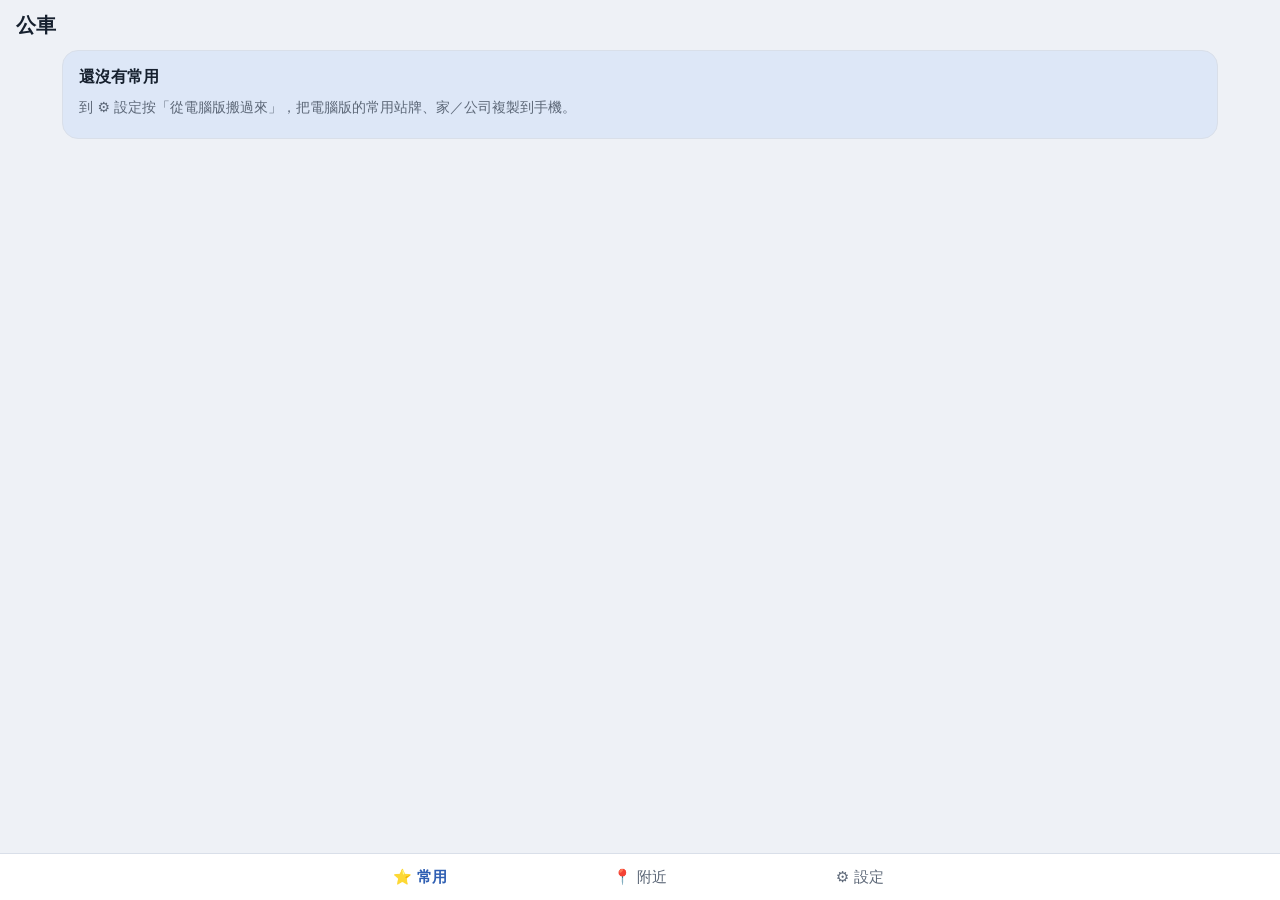
==== app/index.html @ 62dc1c20 "公車手機版 0.3：附近站牌（手機定位、同名站牌併組、到站時間）；設計筆記第 2 步進度 Co-Authored-By: Claude <noreply@anthropic.com>" ====
<!doctype html>
<html lang="zh-Hant-TW">
<head>
<meta charset="utf-8">
<meta name="viewport" content="width=device-width, initial-scale=1, viewport-fit=cover">
<meta name="theme-color" content="#2f5fb3">
<meta name="referrer" content="no-referrer">
<title>公車</title>
<link rel="manifest" href="manifest.json">
<link rel="icon" href="icons/icon-192.png">
<link rel="stylesheet" href="app.css">
</head>
<body>
<!-- 公車手機版（2026-11-27 起）：程式放 GitHub Pages（公開），TDX 金鑰、常用站牌、家／公司只存在手機（localStorage） -->
<div id="app">
  <header class="top">
    <h1 id="ttl">公車</h1>
    <span id="beta" class="tag" hidden>測試版</span>
  </header>
  <main id="main">
    <section id="pane-fav" class="pane"></section>
    <section id="pane-near" class="pane"></section>
    <section id="pane-set" class="pane"></section>
  </main>
  <nav class="tabs">
    <button data-tab="fav" class="on">⭐ 常用</button>
    <button data-tab="near">📍 附近</button>
    <button data-tab="set">⚙️ 設定</button>
  </nav>
</div>
<div id="toast" class="toast" hidden></div>
<script src="app.js"></script>
</body>
</html>
---- app/app.css ----
/* 行事曆手機版：配色照電腦版（藍），跟著手機深淺色；Fold8 打開（≥720）左今天、右月曆 */
:root { --accent: #2f5fb3; --accent-ink: #fff; --accent-soft: #dde7f7; --bg: #eef1f6; --surface: #fff; --surface2: #f5f7fb;
  --ink: #16202e; --muted: #5d6878; --line: #d9dfe9; --flag: #fff1b8; --flag-line: #e3b505; --danger: #c62828; --r: 16px;
  color-scheme: light; }
@media (prefers-color-scheme: dark) {
  :root { --accent: #7fa6ef; --accent-ink: #0b1630; --accent-soft: #1d2b47; --bg: #10141c; --surface: #181e29; --surface2: #1f2633;
    --ink: #e6ebf3; --muted: #9aa5b6; --line: #2a3242; --flag: #4a3d06; --danger: #ff6b63; color-scheme: dark; }
}
* { box-sizing: border-box; }
html, body { margin: 0; background: var(--bg); color: var(--ink); }
body { font: 16px/1.5 system-ui, -apple-system, "Noto Sans TC", "Microsoft JhengHei", sans-serif; -webkit-tap-highlight-color: transparent; }
button, input, textarea, .btn { font: inherit; color: inherit; }
button, .btn { border: 1px solid var(--line); background: var(--surface2); border-radius: 12px; padding: 9px 14px; cursor: pointer;
  text-decoration: none; display: inline-block; }
button:active, .btn:active { transform: scale(.97); }
.primary { background: var(--accent); color: var(--accent-ink); border-color: var(--accent); font-weight: 600; }
.danger { color: var(--danger); }
.small { padding: 5px 10px; font-size: 14px; }
.muted { color: var(--muted); font-size: 14px; margin: 6px 0; }
.small-t { font-size: 13px; margin-top: 12px; }

.top { position: sticky; top: 0; z-index: 5; display: flex; align-items: center; gap: 8px; padding: 10px 16px;
  padding-top: max(10px, env(safe-area-inset-top)); background: var(--bg); }
.top h1 { font-size: 20px; margin: 0; }
.tag { background: var(--flag); border: 1px solid var(--flag-line); border-radius: 8px; padding: 0 8px; font-size: 13px; }
main { padding: 0 12px 96px; max-width: 1180px; margin: 0 auto; }
.pane { display: none; }
body[data-tab="fav"] #pane-fav, body[data-tab="near"] #pane-near, body[data-tab="set"] #pane-set { display: block; }
.card input[type=text], .card input[type=password] { width: 100%; box-sizing: border-box; padding: 10px; margin: 4px 0 8px; font-size: 16px;
  border: 1px solid var(--line); border-radius: 8px; background: var(--bg); color: inherit; }
.tabs { position: fixed; left: 0; right: 0; bottom: 0; display: flex; background: var(--surface); border-top: 1px solid var(--line);
  padding-bottom: env(safe-area-inset-bottom); z-index: 6; }
.tabs button { flex: 1; border: 0; border-radius: 0; background: none; padding: 12px 4px; font-size: 15px; color: var(--muted); }
.tabs button.on { color: var(--accent); font-weight: 700; }

.card { background: var(--surface); border: 1px solid var(--line); border-radius: var(--r); padding: 14px 16px; margin: 0 0 12px; }
.card h3 { margin: 0 0 8px; font-size: 16px; }
.card.hint { background: var(--accent-soft); }
.day { color: var(--muted); font-size: 14px; }
.big { margin: 6px 0; }
.today .big .chip { font-size: 20px; padding: 6px 12px; }
.sub { color: var(--muted); font-size: 14px; }
.chip { display: inline-block; border-radius: 10px; padding: 3px 10px; font-weight: 600; background: var(--surface2); border: 1px solid var(--line); }
.chip.flag, .cell.flag { background: var(--flag) !important; border-color: var(--flag-line) !important; }
.k-none { color: var(--muted); font-weight: 400; }
/* 班別顏色：早橘、中綠、晚紫、夜靛；例假、休假、國定、特休紅 */
.k-早 { --k: #e07b00; } .k-中 { --k: #2e8b57; } .k-晚 { --k: #8e44ad; } .k-夜 { --k: #3949ab; }
.k-例, .k-休, .k-國定, .k-特休 { --k: #d84343; }
@media (prefers-color-scheme: dark) {
  .k-早 { --k: #ffb04d; } .k-中 { --k: #6fd39a; } .k-晚 { --k: #c99be0; } .k-夜 { --k: #9aa8ff; }
  .k-例, .k-休, .k-國定, .k-特休 { --k: #ff8a80; }
}
.chip[class*="k-"]:not(.k-none) { color: var(--k); border-color: color-mix(in srgb, var(--k) 45%, transparent);
  background: color-mix(in srgb, var(--k) 12%, var(--surface)); }
.list { display: flex; flex-direction: column; gap: 6px; }
.row { display: flex; align-items: center; gap: 10px; text-align: left; background: none; border: 0; border-bottom: 1px solid var(--line);
  border-radius: 0; padding: 8px 2px; }
.row .d { min-width: 92px; color: var(--muted); font-size: 15px; }
.row .dot { margin-left: auto; }
.row .eta { min-width: 92px; font-weight: 700; font-size: 16px; }   /* 常用的到站時間（第 2 步） */
.row .eta.now { color: var(--danger); }
.row .eta.soon { color: #e07b00; }
.row .eta.off { color: var(--muted); font-weight: 400; font-size: 14px; }
.ev { border-left: 4px solid var(--accent); background: var(--surface2); border-radius: 10px; padding: 8px 10px; margin-top: 8px; }
.ev-h { font-weight: 600; }
.ev-d { color: var(--muted); font-size: 14px; }

.mhead { display: flex; align-items: center; gap: 8px; margin-bottom: 8px; }
.mhead b { font-size: 18px; flex: 1; text-align: center; }
.nav { font-size: 22px; padding: 2px 14px; }
.grid { display: grid; grid-template-columns: repeat(7, 1fr); gap: 4px; }
.wd { text-align: center; font-size: 13px; color: var(--muted); }
.cell { min-height: 62px; padding: 4px 2px; border-radius: 10px; display: flex; flex-direction: column; align-items: center; gap: 2px;
  background: var(--surface2); border: 1px solid transparent; }
.cell.empty { background: none; }
.cell .n { font-size: 14px; }
.cell.we .n { color: var(--danger); }
.cell .s { font-size: 13px; font-weight: 700; color: var(--k, var(--muted)); line-height: 1.2; text-align: center; }
.cell[class*="k-"] { background: color-mix(in srgb, var(--k) 10%, var(--surface2)); }
.cell .e { font-size: 12px; }
.cell.is-today { border-color: var(--accent); box-shadow: inset 0 0 0 1px var(--accent); }
.legend { font-size: 13px; color: var(--muted); margin-top: 8px; }

.sheet { position: fixed; inset: 0; background: rgba(0,0,0,.4); z-index: 20; display: flex; align-items: flex-end; justify-content: center; }
.sheet[hidden] { display: none; }
.sheet-box { background: var(--surface); width: 100%; max-width: 560px; max-height: 88vh; overflow: auto; border-radius: 20px 20px 0 0;
  padding: 16px 16px calc(20px + env(safe-area-inset-bottom)); }
.sh-head { display: flex; align-items: center; justify-content: space-between; font-size: 18px; }
.x { border: 0; background: none; font-size: 18px; padding: 4px 10px; }
.kinds { display: flex; flex-wrap: wrap; gap: 6px; margin: 10px 0; }
.kb { padding: 8px 12px; }
.kb.on { background: var(--accent); color: var(--accent-ink); border-color: var(--accent); }
.edit { display: flex; flex-wrap: wrap; gap: 14px; align-items: center; margin: 6px 0 12px; }
.edit[hidden] { display: none; }
input[type=time], input[type=number] { border: 1px solid var(--line); background: var(--surface2); border-radius: 10px; padding: 6px 8px; }
input[type=number] { width: 72px; }
.ck { display: flex; align-items: center; gap: 6px; }
.trow { display: flex; align-items: center; gap: 8px; margin: 6px 0; }
.line { display: block; margin: 10px 0; }
.btns { display: flex; flex-wrap: wrap; gap: 8px; margin-top: 8px; }
textarea { width: 100%; border: 1px solid var(--line); background: var(--surface2); border-radius: 10px; padding: 8px; margin: 8px 0; }
.toast { position: fixed; left: 50%; bottom: 84px; transform: translateX(-50%); background: #222b; color: #fff; padding: 10px 16px;
  border-radius: 12px; z-index: 30; max-width: 90vw; text-align: center; backdrop-filter: blur(6px); }

/* 拍班表、確認畫面 */
.shoot { width: 100%; margin: 0 0 12px; padding: 12px; font-size: 17px; }
button:disabled { opacity: .45; }
.step { font-size: 18px; font-weight: 600; margin: 18px 0 6px; }
.otbox { background: var(--flag); border: 2px solid var(--flag-line); border-radius: 12px; padding: 10px 12px; margin: 8px 0; }
.otbox .ck { margin-top: 8px; font-weight: 700; }
.rphoto { overflow: hidden; border-radius: 10px; border: 1px solid var(--line); margin-top: 8px; cursor: zoom-in; }
.rphoto img { display: block; width: 100%; }
.rphoto.zoom { overflow-x: auto; cursor: zoom-out; }
.rphoto.zoom img { width: 1400px; max-width: none; }
.rlist { margin: 10px 0; }
.rrow { display: flex; flex-wrap: wrap; align-items: center; gap: 8px; padding: 7px 4px; border-bottom: 1px solid var(--line); }
.rrow.flag { background: var(--flag); border-radius: 8px; }
.rrow .d { min-width: 88px; font-size: 15px; }
.rrow select { border: 1px solid var(--line); background: var(--surface2); border-radius: 10px; padding: 6px 8px; font: inherit; color: inherit; }
.rrow [hidden] { display: none !important; }
.why { flex-basis: 100%; font-size: 13px; color: var(--muted); padding-left: 2px; }
.why.old { color: var(--accent); }
input[type=password], #gname { border: 1px solid var(--line); background: var(--surface2); border-radius: 10px; padding: 6px 8px; width: 100%; margin-top: 4px; }

/* 回診／行程、提醒 */
.top-btns { margin: 0 0 12px; flex-wrap: nowrap; }
.top-btns .shoot { margin: 0; flex: 1; font-size: 16px; }
button.ev { display: block; width: 100%; text-align: left; border: 0; border-left: 4px solid var(--accent); }
.quick { background: var(--surface2); border-radius: 12px; padding: 8px 10px; margin: 8px 0 12px; }
.quick textarea { margin: 0; background: var(--surface); }
.fgrid { display: grid; grid-template-columns: 1.25fr 1fr 1fr; gap: 8px; }
.fl { display: block; font-size: 14px; color: var(--muted); margin: 6px 0; }
.fl input, .fl select { display: block; width: 100%; margin-top: 3px; border: 1px solid var(--line); background: var(--surface2);
  border-radius: 10px; padding: 7px 8px; font: inherit; color: var(--ink); }
.warn { background: var(--flag); border: 1px solid var(--flag-line); border-radius: 10px; padding: 8px 10px; }
.card .ck { margin: 6px 0; }

/* Fold8 打開（≥720）：左邊今天、右邊月曆；抽屜改成置中對話框 */
@media (min-width: 720px) {
  body.wide[data-tab="today"] main, body.wide[data-tab="month"] main { display: grid; grid-template-columns: minmax(300px, 2fr) 3fr; gap: 14px; }
  body.wide[data-tab="today"] #pane-month, body.wide[data-tab="month"] #pane-today { display: block; }
  .cell { min-height: 78px; }
  .sheet { align-items: center; }
  .sheet-box { border-radius: 20px; }
  .tabs { justify-content: center; }
  .tabs button { flex: 0 1 220px; }
}
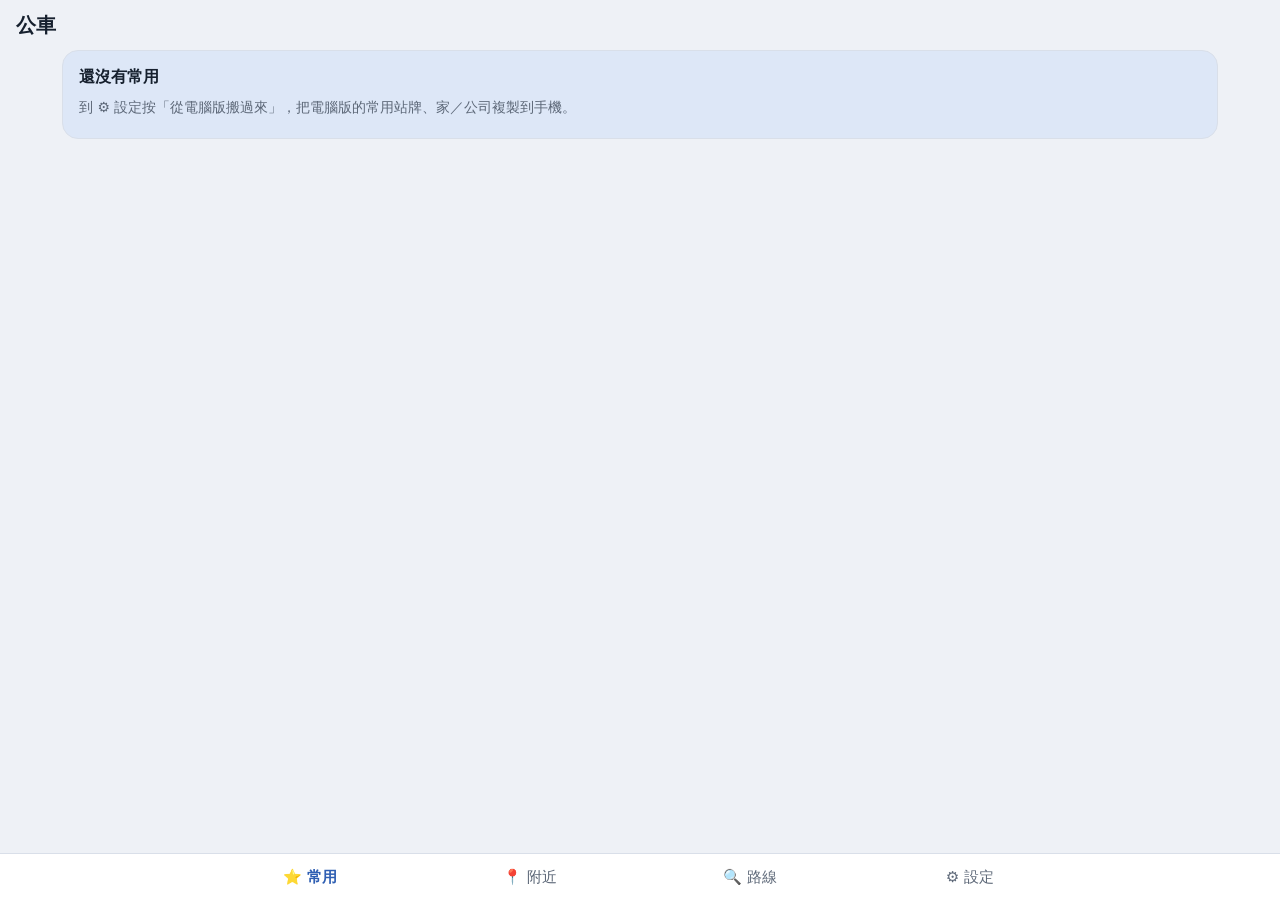
==== commit a57d4452: "公車手機版 0.8：查路線（整條路線每站幾分、🚌 公車位置、首末班）；附近、常用點路線接過去；TDX 查詢排隊防 429 Co-Authored-By: Claude <noreply@anthrop" ====
--- a/app/index.html
+++ b/app/index.html
@@ -20,11 +20,13 @@
   <main id="main">
     <section id="pane-fav" class="pane"></section>
     <section id="pane-near" class="pane"></section>
+    <section id="pane-route" class="pane"></section>
     <section id="pane-set" class="pane"></section>
   </main>
   <nav class="tabs">
     <button data-tab="fav" class="on">⭐ 常用</button>
     <button data-tab="near">📍 附近</button>
+    <button data-tab="route">🔍 路線</button>
     <button data-tab="set">⚙️ 設定</button>
   </nav>
 </div>
--- a/app/app.css
+++ b/app/app.css
@@ -25,7 +25,7 @@
 .tag { background: var(--flag); border: 1px solid var(--flag-line); border-radius: 8px; padding: 0 8px; font-size: 13px; }
 main { padding: 0 12px 96px; max-width: 1180px; margin: 0 auto; }
 .pane { display: none; }
-body[data-tab="fav"] #pane-fav, body[data-tab="near"] #pane-near, body[data-tab="set"] #pane-set { display: block; }
+body[data-tab="fav"] #pane-fav, body[data-tab="near"] #pane-near, body[data-tab="route"] #pane-route, body[data-tab="set"] #pane-set { display: block; }
 .card input[type=text], .card input[type=password] { width: 100%; box-sizing: border-box; padding: 10px; margin: 4px 0 8px; font-size: 16px;
   border: 1px solid var(--line); border-radius: 8px; background: var(--bg); color: inherit; }
 .tabs { position: fixed; left: 0; right: 0; bottom: 0; display: flex; background: var(--surface); border-top: 1px solid var(--line);
@@ -61,6 +61,7 @@
 .row .eta.now { color: var(--danger); }
 .row .eta.soon { color: #e07b00; }
 .row .eta.off { color: var(--muted); font-weight: 400; font-size: 14px; }
+.row .star { padding: 4px 10px; font-size: 18px; border: 0; background: none; }   /* 附近加到常用 */
 .ev { border-left: 4px solid var(--accent); background: var(--surface2); border-radius: 10px; padding: 8px 10px; margin-top: 8px; }
 .ev-h { font-weight: 600; }
 .ev-d { color: var(--muted); font-size: 14px; }
@@ -145,3 +146,14 @@
   .tabs { justify-content: center; }
   .tabs button { flex: 0 1 220px; }
 }
+
+/* 查路線（第 2 步 0.8）：縣市＋號碼、方向切換、整條路線每站幾分、🚌 公車位置 */
+.trow select { border: 1px solid var(--line); background: var(--surface2); border-radius: 10px; padding: 8px; font: inherit; color: inherit; max-width: 42%; }
+.trow input[type=text] { flex: 1; margin: 0; }
+.chips { display: flex; flex-wrap: wrap; gap: 6px; margin: 8px 0; }
+.chips .on { background: var(--accent); color: var(--accent-ink); border-color: var(--accent); }
+.row.full { width: 100%; }
+.link { border: 0; background: none; padding: 0; color: var(--accent); }
+.stop .sn { display: inline-block; min-width: 24px; color: var(--muted); font-size: 13px; text-align: right; }
+.stop.hl { background: var(--flag); border-radius: 8px; }
+.stop .bus { font-size: 13px; color: var(--accent); white-space: nowrap; }
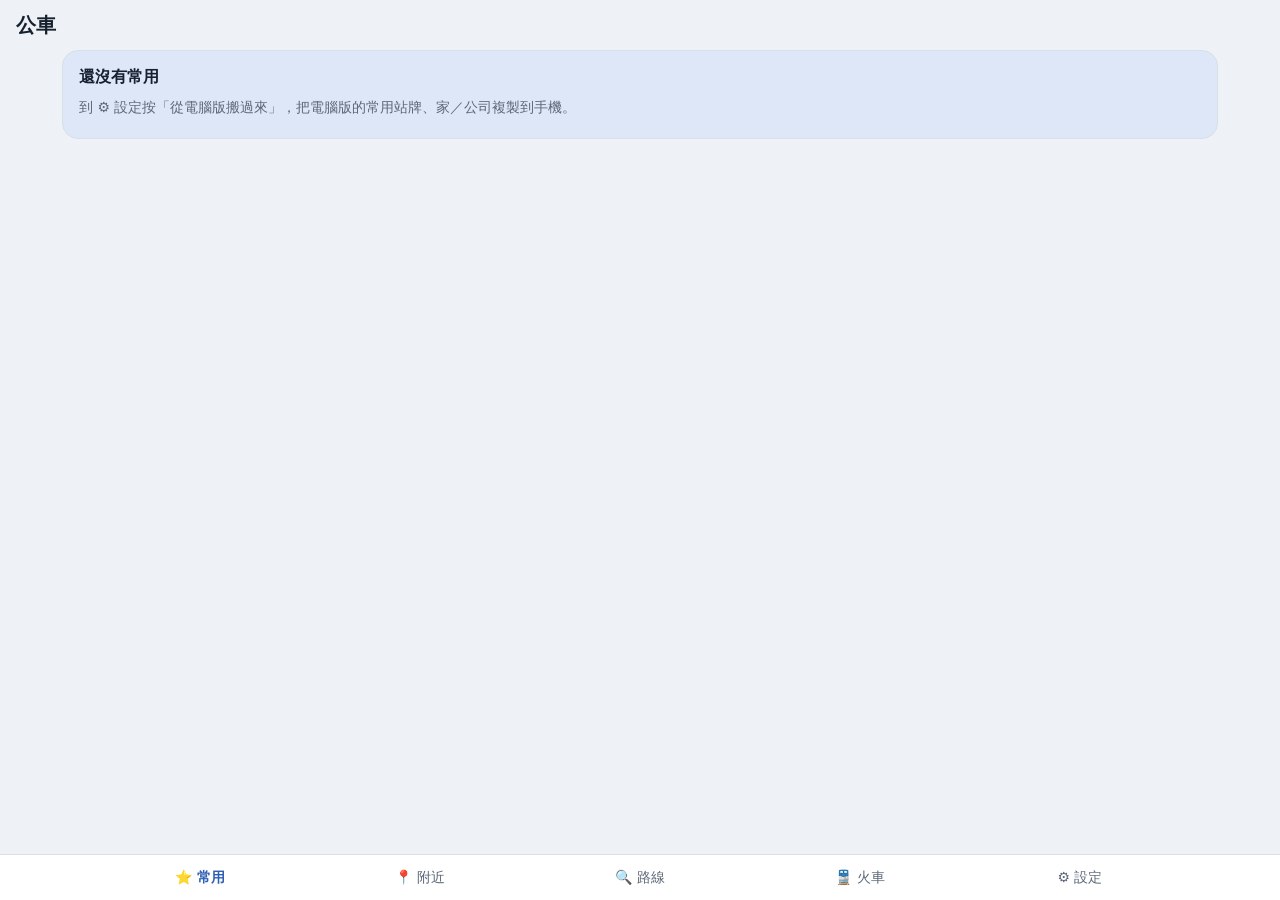
==== commit 40dff4f1: "公車手機版 0.9：火車分頁（台鐵／高鐵起訖站車次、誤點、點車次看停靠站和現在到哪；捷運即時到站）；常用顯示接下來 3 班／捷運到站，點了跳火車分頁 Co-Authored-By: Claude <n" ====
--- a/app/index.html
+++ b/app/index.html
@@ -21,16 +21,19 @@
     <section id="pane-fav" class="pane"></section>
     <section id="pane-near" class="pane"></section>
     <section id="pane-route" class="pane"></section>
+    <section id="pane-rail" class="pane"></section>
     <section id="pane-set" class="pane"></section>
   </main>
   <nav class="tabs">
     <button data-tab="fav" class="on">⭐ 常用</button>
     <button data-tab="near">📍 附近</button>
     <button data-tab="route">🔍 路線</button>
+    <button data-tab="rail">🚆 火車</button>
     <button data-tab="set">⚙️ 設定</button>
   </nav>
 </div>
 <div id="toast" class="toast" hidden></div>
+<script src="rail.js"></script>
 <script src="app.js"></script>
 </body>
 </html>
--- a/app/app.css
+++ b/app/app.css
@@ -25,7 +25,7 @@
 .tag { background: var(--flag); border: 1px solid var(--flag-line); border-radius: 8px; padding: 0 8px; font-size: 13px; }
 main { padding: 0 12px 96px; max-width: 1180px; margin: 0 auto; }
 .pane { display: none; }
-body[data-tab="fav"] #pane-fav, body[data-tab="near"] #pane-near, body[data-tab="route"] #pane-route, body[data-tab="set"] #pane-set { display: block; }
+body[data-tab="fav"] #pane-fav, body[data-tab="near"] #pane-near, body[data-tab="route"] #pane-route, body[data-tab="rail"] #pane-rail, body[data-tab="set"] #pane-set { display: block; }
 .card input[type=text], .card input[type=password] { width: 100%; box-sizing: border-box; padding: 10px; margin: 4px 0 8px; font-size: 16px;
   border: 1px solid var(--line); border-radius: 8px; background: var(--bg); color: inherit; }
 .tabs { position: fixed; left: 0; right: 0; bottom: 0; display: flex; background: var(--surface); border-top: 1px solid var(--line);
@@ -157,3 +157,20 @@
 .stop .sn { display: inline-block; min-width: 24px; color: var(--muted); font-size: 13px; text-align: right; }
 .stop.hl { background: var(--flag); border-radius: 8px; }
 .stop .bus { font-size: 13px; color: var(--accent); white-space: nowrap; }
+
+/* 火車（第 3 步 0.9）：車次列表、停靠站、捷運線色、誤點 */
+.row.train .eta { line-height: 1.25; }
+.row.train.hl, .tst.hl { background: var(--flag); border-radius: 8px; }
+.tbox { background: var(--surface2); border-radius: 10px; padding: 6px 10px; margin: 4px 0 8px; }
+.tst { display: flex; gap: 12px; padding: 3px 4px; font-size: 15px; }
+.tst span:first-child { min-width: 48px; color: var(--muted); }
+.tst.past { color: var(--muted); }
+.ln { display: inline-block; width: 10px; height: 10px; border-radius: 50%; margin-right: 6px; vertical-align: middle; }
+.late { color: var(--danger); font-weight: 600; }
+.ok { color: #2e8b57; }
+.rfav { flex-direction: column; align-items: stretch; }
+.rfav .row { border: 0; padding: 2px 0; }
+.trow input[type=time] { border: 1px solid var(--line); background: var(--surface2); border-radius: 10px; padding: 6px; font: inherit; color: inherit; }
+.tabs button { font-size: 14px; }
+.card h3 .star { margin-left: auto; padding: 0 8px; font-size: 18px; border: 0; background: none; }
+.card h3:has(.star) { display: flex; align-items: center; gap: 6px; }
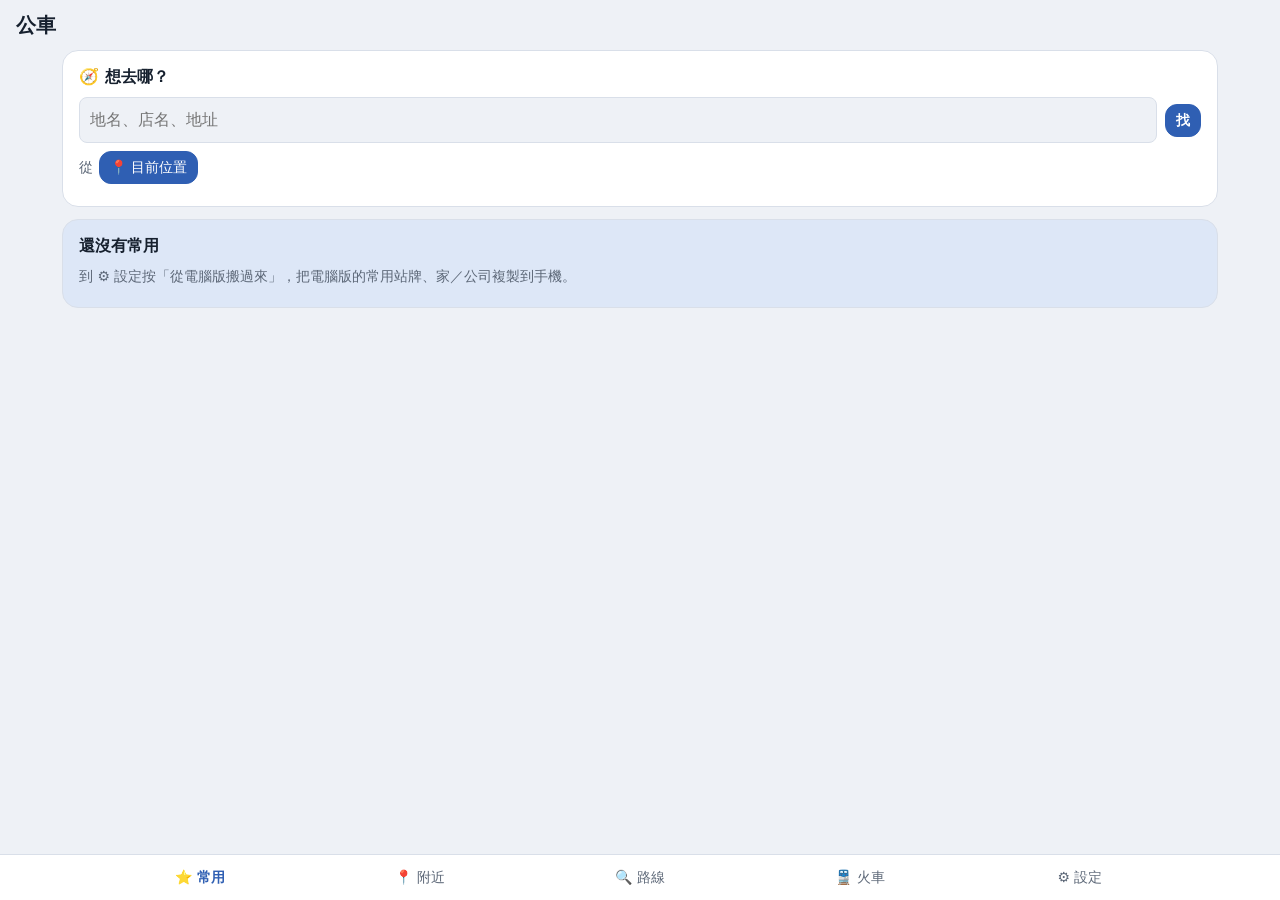
==== commit efcfe656: "公車手機版 1.0：🧭 想去哪（OpenStreetMap 找地點、TDX 路線規劃挑最快到／最少轉乘／最少走路、計程車估價、Google 地圖、存常去地點）；要外殼 1.3（maas/ 代查、ver" ====
--- a/app/index.html
+++ b/app/index.html
@@ -18,7 +18,7 @@
     <span id="beta" class="tag" hidden>測試版</span>
   </header>
   <main id="main">
-    <section id="pane-fav" class="pane"></section>
+    <section id="pane-fav" class="pane"><div id="trip-box"></div><div id="fav-list"></div></section>
     <section id="pane-near" class="pane"></section>
     <section id="pane-route" class="pane"></section>
     <section id="pane-rail" class="pane"></section>
@@ -34,6 +34,7 @@
 </div>
 <div id="toast" class="toast" hidden></div>
 <script src="rail.js"></script>
+<script src="trip.js"></script>
 <script src="app.js"></script>
 </body>
 </html>
--- a/app/app.css
+++ b/app/app.css
@@ -174,3 +174,13 @@
 .tabs button { font-size: 14px; }
 .card h3 .star { margin-left: auto; padding: 0 8px; font-size: 18px; border: 0; background: none; }
 .card h3:has(.star) { display: flex; align-items: center; gap: 6px; }
+
+/* 想去哪（第 4 步 1.0）：常用頁最上面 */
+.trip .chips .sub { align-self: center; }
+.cands { margin-top: 6px; }
+.plan { background: var(--surface2); border-radius: 12px; padding: 8px 10px; margin: 8px 0; }
+.plan .ph { margin-bottom: 2px; }
+.tag2 { background: var(--accent); color: var(--accent-ink); border-radius: 8px; padding: 1px 8px; font-size: 13px; }
+.leg { border-left: 3px solid var(--accent); padding: 3px 0 3px 8px; margin: 5px 0 0 4px; font-size: 15px; }
+.leg.walk { border-left-style: dotted; border-color: var(--muted); color: var(--muted); font-size: 14px; }
+.plan summary { cursor: pointer; }
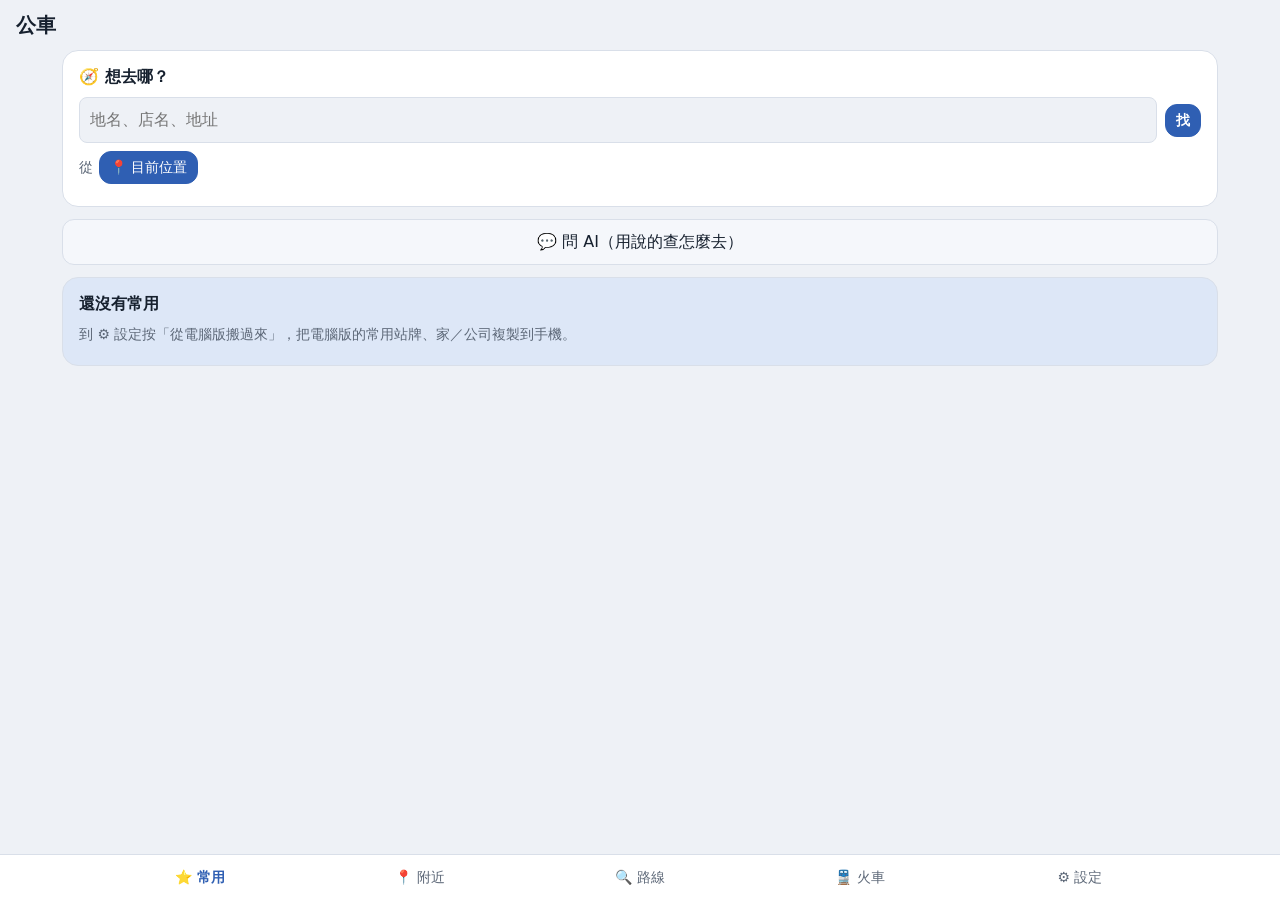
==== commit fad32476: "公車手機版 1.1：💬 問 AI（使用者自己的 Gemini 金鑰存手機；工具找地點、規劃路線、計程車、記住家公司偏好；數字對不上工具結果就重答／說查不到） Co-Authored-By: Claud" ====
--- a/app/index.html
+++ b/app/index.html
@@ -18,7 +18,7 @@
     <span id="beta" class="tag" hidden>測試版</span>
   </header>
   <main id="main">
-    <section id="pane-fav" class="pane"><div id="trip-box"></div><div id="fav-list"></div></section>
+    <section id="pane-fav" class="pane"><div id="trip-box"></div><div id="ai-box"></div><div id="fav-list"></div></section>
     <section id="pane-near" class="pane"></section>
     <section id="pane-route" class="pane"></section>
     <section id="pane-rail" class="pane"></section>
@@ -35,6 +35,7 @@
 <div id="toast" class="toast" hidden></div>
 <script src="rail.js"></script>
 <script src="trip.js"></script>
+<script src="ai.js"></script>
 <script src="app.js"></script>
 </body>
 </html>
--- a/app/app.css
+++ b/app/app.css
@@ -184,3 +184,11 @@
 .leg { border-left: 3px solid var(--accent); padding: 3px 0 3px 8px; margin: 5px 0 0 4px; font-size: 15px; }
 .leg.walk { border-left-style: dotted; border-color: var(--muted); color: var(--muted); font-size: 14px; }
 .plan summary { cursor: pointer; }
+
+/* 問 AI（第 4 步 1.1） */
+.ai-open { width: 100%; margin: 0 0 12px; padding: 10px; }
+.card.ai h3 { display: flex; align-items: center; justify-content: space-between; }
+.msg { border-radius: 14px; padding: 8px 12px; margin: 6px 0; max-width: 88%; line-height: 1.5; }
+.msg.me { background: var(--accent); color: var(--accent-ink); margin-left: auto; }
+.msg.ai { background: var(--surface2); }
+.card.ai .trow { margin-top: 8px; }
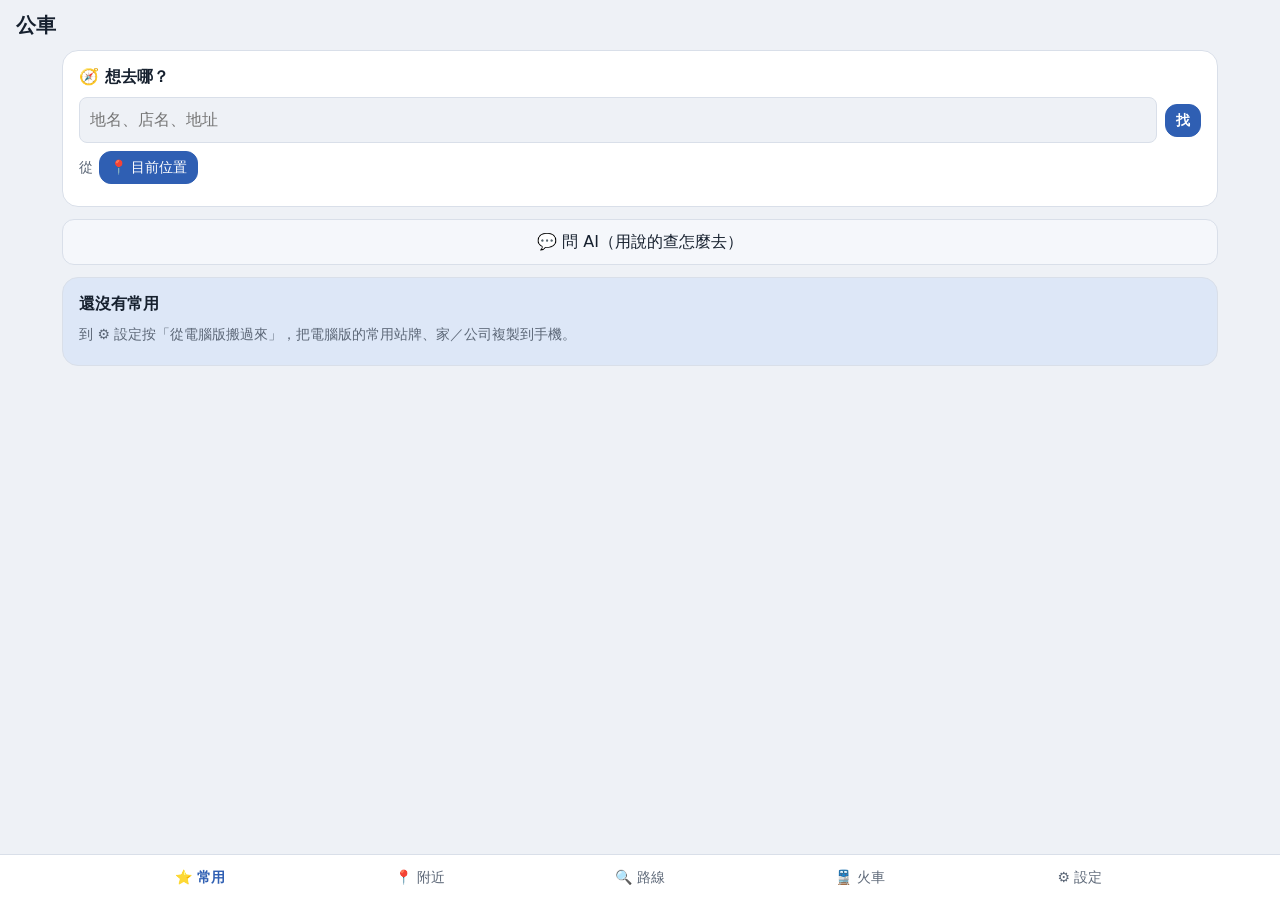
==== commit 0f1bf984: "公車手機版 1.2：🔔 公車快到提醒（這一次／每天固定時段，剩 N 分跳通知；要外殼 1.4 背景服務） Co-Authored-By: Claude <noreply@anthropic.com>" ====
--- a/app/index.html
+++ b/app/index.html
@@ -18,7 +18,7 @@
     <span id="beta" class="tag" hidden>測試版</span>
   </header>
   <main id="main">
-    <section id="pane-fav" class="pane"><div id="trip-box"></div><div id="ai-box"></div><div id="fav-list"></div></section>
+    <section id="pane-fav" class="pane"><div id="trip-box"></div><div id="ai-box"></div><div id="fav-list"></div><div id="remind-box"></div></section>
     <section id="pane-near" class="pane"></section>
     <section id="pane-route" class="pane"></section>
     <section id="pane-rail" class="pane"></section>
@@ -36,6 +36,7 @@
 <script src="rail.js"></script>
 <script src="trip.js"></script>
 <script src="ai.js"></script>
+<script src="remind.js"></script>
 <script src="app.js"></script>
 </body>
 </html>
--- a/app/app.css
+++ b/app/app.css
@@ -192,3 +192,8 @@
 .msg.me { background: var(--accent); color: var(--accent-ink); margin-left: auto; }
 .msg.ai { background: var(--surface2); }
 .card.ai .trow { margin-top: 8px; }
+
+/* 快到提醒（第 5 步 1.2） */
+.rmform { background: var(--surface2); border-radius: 12px; padding: 8px 10px; margin-top: 8px; }
+.rmform .chips .sub { align-self: center; }
+.card .warn { margin-top: 10px; font-size: 14px; }
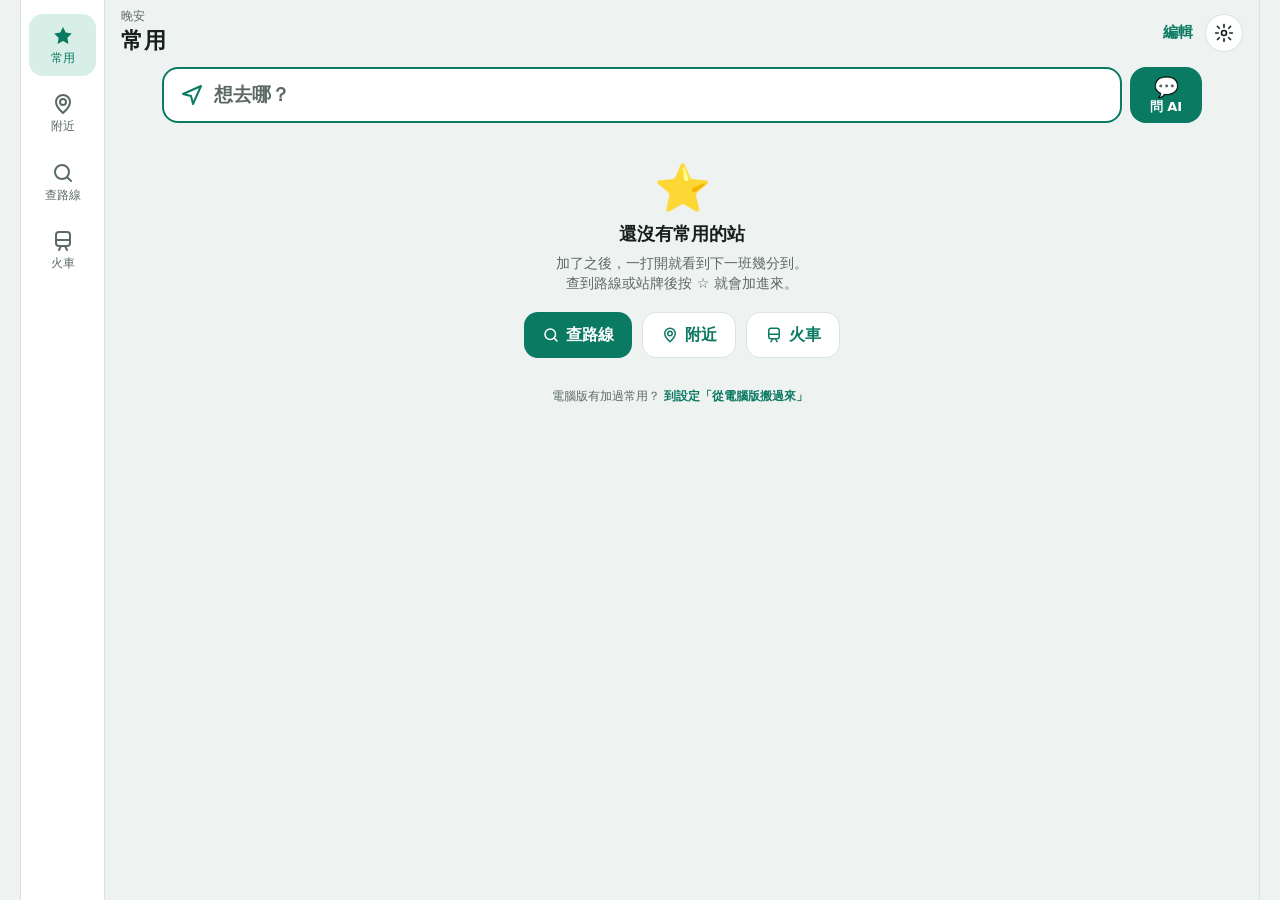
==== commit 4286d671: "公車手機版 1.4：畫面照電腦版（常用、附近、查路線、路線頁、編輯、設定）＋撞到上限倒數 Co-Authored-By: Claude <noreply@anthropic.com>" ====
--- a/app/index.html
+++ b/app/index.html
@@ -3,36 +3,45 @@
 <head>
 <meta charset="utf-8">
 <meta name="viewport" content="width=device-width, initial-scale=1, viewport-fit=cover">
-<meta name="theme-color" content="#2f5fb3">
+<meta name="color-scheme" content="light dark">
+<meta name="theme-color" content="#0b7a63" media="(prefers-color-scheme: light)">
+<meta name="theme-color" content="#0e1513" media="(prefers-color-scheme: dark)">
 <meta name="referrer" content="no-referrer">
 <title>公車</title>
 <link rel="manifest" href="manifest.json">
 <link rel="icon" href="icons/icon-192.png">
+<link rel="preconnect" href="https://fonts.googleapis.com">
+<link rel="stylesheet" href="https://fonts.googleapis.com/css2?family=Barlow+Condensed:wght@500;600;700&display=swap">
+<link rel="stylesheet" href="ui.css">
 <link rel="stylesheet" href="app.css">
+<link rel="stylesheet" href="phone.css">
 </head>
 <body>
-<!-- 公車手機版（2026-11-27 起）：程式放 GitHub Pages（公開），TDX 金鑰、常用站牌、家／公司只存在手機（localStorage） -->
-<div id="app">
-  <header class="top">
-    <h1 id="ttl">公車</h1>
-    <span id="beta" class="tag" hidden>測試版</span>
-  </header>
-  <main id="main">
-    <section id="pane-fav" class="pane"><div id="trip-box"></div><div id="ai-box"></div><div id="fav-list"></div><div id="remind-box"></div></section>
-    <section id="pane-near" class="pane"></section>
-    <section id="pane-route" class="pane"></section>
-    <section id="pane-rail" class="pane"></section>
-    <section id="pane-set" class="pane"></section>
-  </main>
-  <nav class="tabs">
-    <button data-tab="fav" class="on">⭐ 常用</button>
-    <button data-tab="near">📍 附近</button>
-    <button data-tab="route">🔍 路線</button>
-    <button data-tab="rail">🚆 火車</button>
-    <button data-tab="set">⚙️ 設定</button>
-  </nav>
+<!-- 公車手機版（2026-11-27 起）：程式放 GitHub Pages（公開），TDX 金鑰、常用站牌、家／公司只存在手機（localStorage）。
+     1.4（2026-11-28）起畫面照電腦版（公車-plain\web）：ui.js、ui.css、app.css 是從電腦版複製來的，手機版自己加的樣式在 phone.css -->
+<div class="app" id="app">
+  <div class="screen base">
+    <section class="pane" data-tab="fav" hidden>
+      <header class="top"><div class="grow"><div class="sub" id="greet"></div><h1>常用<span id="beta" class="tag sm" hidden>測試版</span></h1></div>
+        <button class="textbtn press" id="btn-edit">編輯</button>
+        <button class="iconbtn press" id="btn-set" aria-label="設定"></button></header>
+      <div class="scroll" id="fav-scroll"><div id="fav-body"></div></div>
+    </section>
+    <section class="pane" data-tab="near" hidden>
+      <header class="top"><div class="grow"><div class="sub" id="near-sub">300 公尺內的站牌</div><h1>附近</h1></div></header>
+      <div class="scroll" id="near-scroll"><div id="near-body"></div></div>
+    </section>
+    <section class="pane" data-tab="search" hidden>
+      <header class="top"><div class="grow"><h1>查路線</h1></div></header>
+      <div class="scroll" id="search-scroll"><div id="search-body"></div></div>
+    </section>
+    <section class="pane" data-tab="rail" hidden>
+      <header class="top"><div class="grow"><h1>火車</h1></div></header>
+      <div class="scroll" id="rail-scroll"><div id="pane-rail" class="legacy"></div></div>
+    </section>
+  </div>
 </div>
-<div id="toast" class="toast" hidden></div>
+<script src="ui.js"></script>
 <script src="rail.js"></script>
 <script src="trip.js"></script>
 <script src="ai.js"></script>
--- a/app/ui.css
+++ b/app/ui.css
@@ -0,0 +1,195 @@
+/* 共用 App 外殼樣式（公車、生活助手、行事曆共用同一份）
+   三份一模一樣：E:\程式相關\公車-plain\web\ui.css（公車）、E:\程式相關\網頁版-plain\web\ui.css（生活助手）、
+   E:\程式相關\行事曆\web\ui.css（行事曆）——改一邊要複製到另外兩邊。
+   照設計樣品 E:\影片專案\自動化工具\App設計樣品.html：上方標題列、中間可捲動內容、下方固定分頁列、
+   推進新頁從右邊滑入、底部抽屜、toast、往下拉重新整理、淺色／深色。各 App 自己的東西寫在 app.css。 */
+:root {
+  --bg: #eef2f0;        /* 帶一點綠的淺灰底 */
+  --surface: #ffffff;
+  --surface2: #f6f8f7;
+  --ink: #15201c;
+  --muted: #5b6a64;
+  --line: #dbe3df;
+  --accent: #0b7a63;    /* 主色（公車綠） */
+  --accent-ink: #ffffff;
+  --accent-soft: #d8efe8;
+  --led: #f2a20c;       /* 站牌 LED 琥珀色：快到了 */
+  --hot: #d8413c;       /* 進站中、警告 */
+  --ok: #2e7d32;
+  --sheet-dim: rgba(10, 20, 16, .42);
+  --font-body: "PingFang TC", "Noto Sans TC", "Microsoft JhengHei", system-ui, sans-serif;
+  --font-num: "Barlow Condensed", "PingFang TC", "Noto Sans TC", system-ui, sans-serif;
+  --r: 18px;
+  --maxw: 560px;
+  color-scheme: light;
+}
+@media (prefers-color-scheme: dark) {
+  :root:not([data-theme="light"]) {
+    --bg: #0e1513; --surface: #17211e; --surface2: #1d2925; --ink: #e8efec; --muted: #93a39c; --line: #26332e;
+    --accent: #3ccaa6; --accent-ink: #062019; --accent-soft: #163a31; --led: #ffb938; --hot: #ff6b63; --ok: #6fcf7a;
+    --sheet-dim: rgba(0,0,0,.6);
+    color-scheme: dark;
+  }
+}
+:root[data-theme="dark"] {
+  --bg: #0e1513; --surface: #17211e; --surface2: #1d2925; --ink: #e8efec; --muted: #93a39c; --line: #26332e;
+  --accent: #3ccaa6; --accent-ink: #062019; --accent-soft: #163a31; --led: #ffb938; --hot: #ff6b63; --ok: #6fcf7a;
+  --sheet-dim: rgba(0,0,0,.6);
+  color-scheme: dark;
+}
+* { box-sizing: border-box; }
+html, body { height: 100%; margin: 0; }
+body { background: var(--bg); color: var(--ink); font-family: var(--font-body); font-size: 15px; line-height: 1.45;
+  -webkit-tap-highlight-color: transparent; -webkit-text-size-adjust: 100%; overflow: hidden; overscroll-behavior: none; }
+button { font: inherit; color: inherit; border: 0; background: none; cursor: pointer; padding: 0; }
+input, select, textarea { font: inherit; color: inherit; }
+a { color: var(--accent); }
+:focus-visible { outline: 2px solid var(--accent); outline-offset: 2px; }
+[hidden] { display: none !important; }
+
+/* 外殼：手機全螢幕；電腦上置中一欄 */
+.app { position: fixed; inset: 0; margin: 0 auto; max-width: var(--maxw); overflow: hidden; background: var(--bg); }
+@media (min-width: 700px) { .app { border-left: 1px solid var(--line); border-right: 1px solid var(--line); } }
+.screen { position: absolute; inset: 0; display: flex; flex-direction: column; background: var(--bg); transition: transform .32s cubic-bezier(.2,.8,.2,1); }
+.screen.push { transform: translateX(100%); box-shadow: -8px 0 30px rgba(0,0,0,.12); z-index: 5; }
+.screen.push.in { transform: translateX(0); }
+.screen.under { transform: translateX(-22%); }
+.pane { position: absolute; top: 0; left: 0; right: 0; bottom: var(--tabs-h, 58px); display: flex; flex-direction: column; }
+
+.top { flex: none; display: flex; align-items: center; gap: 8px; min-height: 52px;
+  padding: calc(8px + env(safe-area-inset-top, 0px)) 16px 6px; }
+.top h1 { margin: 0; font-size: 22px; font-weight: 900; letter-spacing: .5px; flex: 1; min-width: 0;
+  white-space: nowrap; overflow: hidden; text-overflow: ellipsis; }
+.top h1.center { text-align: center; font-size: 17px; font-weight: 700; }
+.top .sub { font-size: 12px; color: var(--muted); font-weight: 500; }
+.top .grow { flex: 1; min-width: 0; }
+.back { display: flex; align-items: center; gap: 2px; color: var(--accent); font-weight: 500; padding: 6px 4px; margin-left: -6px; flex: none; }
+.back svg { width: 22px; height: 22px; }
+.iconbtn { width: 38px; height: 38px; border-radius: 50%; display: grid; place-items: center; background: var(--surface); border: 1px solid var(--line); flex: none; }
+.iconbtn svg { width: 20px; height: 20px; }
+.textbtn { color: var(--accent); font-weight: 700; padding: 8px 4px; flex: none; }
+
+.scroll { flex: 1; overflow-y: auto; overscroll-behavior: contain; padding: 4px 16px 28px; -webkit-overflow-scrolling: touch; }
+.ptr { height: 0; overflow: hidden; display: grid; place-items: center; color: var(--muted); font-size: 12px; transition: height .2s; }
+.ptr.on { height: 40px; }
+.ptr.pull { transition: none; }
+.spin { width: 18px; height: 18px; border: 2px solid var(--line); border-top-color: var(--accent); border-radius: 50%;
+  animation: sp .8s linear infinite; display: inline-block; vertical-align: middle; margin-right: 6px; }
+@keyframes sp { to { transform: rotate(360deg); } }
+
+/* 分頁列 */
+.tabs { position: absolute; left: 0; right: 0; bottom: 0; z-index: 4; display: grid; grid-template-columns: repeat(var(--n), 1fr);
+  background: var(--surface); border-top: 1px solid var(--line); padding-bottom: env(safe-area-inset-bottom, 0px); }
+.tabs button { display: flex; flex-direction: column; align-items: center; gap: 2px; padding: 8px 0 7px; font-size: 11px; color: var(--muted); font-weight: 500; }
+.tabs button svg { width: 24px; height: 24px; }
+.tabs button[aria-selected="true"] { color: var(--accent); }
+
+.press { transition: transform .12s; }
+.press:active { transform: scale(.97); }
+
+/* 卡片、清單、標籤 */
+.card { background: var(--surface); border-radius: var(--r); padding: 14px; }
+.list { display: flex; flex-direction: column; gap: 10px; }
+.label { font-size: 12px; color: var(--muted); font-weight: 500; letter-spacing: .5px; margin: 18px 2px 8px; display: flex; justify-content: space-between; align-items: center; gap: 8px; }
+.label a, .label button { color: var(--accent); font-size: 12px; text-decoration: none; font-weight: 700; }
+.num { font-family: var(--font-num); font-variant-numeric: tabular-nums; }
+.muted { color: var(--muted); }
+.small { font-size: 12px; }
+.cap { font-size: 12px; color: var(--muted); text-align: center; margin-top: 12px; }
+.note { background: var(--surface); border-left: 4px solid var(--led); border-radius: 12px; padding: 10px 12px; font-size: 13px; margin: 8px 0; }
+.note.bad { border-left-color: var(--hot); }
+.row { display: flex; align-items: center; gap: 10px; }
+.rowlink { display: grid; grid-template-columns: 1fr auto; gap: 10px; align-items: center; width: 100%; text-align: left; padding: 12px 0; border-bottom: 1px solid var(--line); }
+.rowlink:last-child { border-bottom: 0; }
+.rowlink .w b { display: block; font-weight: 700; } .rowlink .w span { font-size: 12px; color: var(--muted); }
+.chev { color: var(--muted); }
+.cardlist { background: var(--surface); border-radius: var(--r); padding: 2px 14px; }
+
+/* 按鈕、輸入框 */
+.btn { display: inline-flex; align-items: center; justify-content: center; gap: 6px; height: 46px; padding: 0 18px; border-radius: 14px;
+  background: var(--accent); color: var(--accent-ink); font-weight: 700; font-size: 16px; }
+.btn svg { width: 18px; height: 18px; flex: none; }
+.btn { white-space: nowrap; }
+.btn.block { width: 100%; }
+.btn.ghost { background: var(--surface); color: var(--accent); border: 1px solid var(--line); }
+.btn.danger { background: var(--surface); color: var(--hot); border: 1px solid var(--line); }
+.btn:disabled { opacity: .45; }
+.field { display: flex; align-items: center; gap: 8px; background: var(--surface); border: 1px solid var(--line); border-radius: 14px; padding: 0 12px; height: 46px; }
+.field input { flex: 1; min-width: 0; border: 0; background: none; outline: none; font-size: 16px; height: 100%; }
+.field svg { width: 20px; height: 20px; color: var(--muted); flex: none; }
+
+/* 分段切換、膠囊、開關 */
+.seg { display: flex; background: var(--surface); border: 1px solid var(--line); border-radius: 12px; padding: 3px; gap: 2px; }
+.seg button { flex: 1; padding: 7px 6px; border-radius: 9px; font-size: 14px; font-weight: 700; color: var(--muted); }
+.seg button[aria-pressed="true"] { background: var(--accent); color: var(--accent-ink); }
+.chips { display: flex; gap: 8px; flex-wrap: wrap; }
+.chips.scrollx { flex-wrap: nowrap; overflow-x: auto; scrollbar-width: none; padding-bottom: 2px; }
+.chips.scrollx::-webkit-scrollbar { display: none; }
+.chip { padding: 7px 14px; border-radius: 999px; background: var(--surface); border: 1px solid var(--line); font-size: 14px; font-weight: 500; white-space: nowrap; flex: none; }
+.chip[aria-pressed="true"] { background: var(--accent-soft); border-color: var(--accent); color: var(--accent); }
+.switch { width: 50px; height: 30px; border-radius: 999px; background: var(--line); position: relative; flex: none; transition: background .2s; }
+.switch::after { content: ""; position: absolute; top: 3px; left: 3px; width: 24px; height: 24px; border-radius: 50%; background: #fff; box-shadow: 0 1px 3px rgba(0,0,0,.25); transition: transform .2s; }
+.switch[aria-checked="true"] { background: var(--accent); }
+.switch[aria-checked="true"]::after { transform: translateX(20px); }
+
+/* 方塊選擇（車站、縣市…） */
+.tiles { display: grid; grid-template-columns: repeat(auto-fill, minmax(92px, 1fr)); gap: 8px; }
+.tile { min-height: 44px; padding: 8px 6px; border-radius: 12px; background: var(--surface2); border: 1px solid var(--line); font-weight: 700; font-size: 15px; text-align: center; }
+.tile[aria-pressed="true"] { background: var(--accent); color: var(--accent-ink); border-color: var(--accent); }
+.grouph { font-size: 12px; color: var(--muted); font-weight: 700; margin: 14px 2px 8px; }
+
+/* 空畫面、骨架 */
+.empty { text-align: center; padding: 34px 12px 10px; }
+.empty .big { font-size: 46px; line-height: 1; margin-bottom: 10px; }
+.empty b { display: block; font-size: 18px; margin-bottom: 6px; }
+.empty p { color: var(--muted); font-size: 14px; margin: 0 0 18px; }
+.empty .btns { display: flex; gap: 10px; justify-content: center; flex-wrap: wrap; }
+.skel { background: linear-gradient(90deg, var(--surface) 25%, var(--surface2) 50%, var(--surface) 75%); background-size: 200% 100%; animation: sk 1.2s infinite; border-radius: var(--r); min-height: 68px; }
+@keyframes sk { to { background-position: -200% 0; } }
+
+/* 底部抽屜 */
+.dim { position: absolute; inset: 0; background: var(--sheet-dim); opacity: 0; pointer-events: none; transition: opacity .25s; z-index: 20; }
+.dim.on { opacity: 1; pointer-events: auto; }
+.sheet { position: absolute; left: 0; right: 0; bottom: 0; max-height: 88%; display: flex; flex-direction: column; background: var(--surface);
+  border-radius: 22px 22px 0 0; padding: 8px 16px calc(14px + env(safe-area-inset-bottom, 0px)); transform: translateY(105%);
+  transition: transform .3s cubic-bezier(.2,.8,.2,1); z-index: 21; }
+.sheet.on { transform: translateY(0); }
+.sheet .grab { width: 40px; height: 5px; border-radius: 3px; background: var(--line); margin: 0 auto 10px; flex: none; }
+.sheet .sh-title { font-size: 17px; font-weight: 900; margin: 0 2px 10px; flex: none; display: flex; justify-content: space-between; align-items: center; }
+.sheet .sh-body { overflow-y: auto; overscroll-behavior: contain; flex: 1; min-height: 0; padding-bottom: 6px; }
+.sheet .tile { background: var(--bg); }
+.sheet .tile[aria-pressed="true"] { background: var(--accent); }
+
+.toast { position: absolute; left: 50%; bottom: calc(84px + env(safe-area-inset-bottom, 0px)); transform: translate(-50%, 20px); background: var(--ink); color: var(--bg);
+  padding: 10px 16px; border-radius: 999px; font-size: 14px; font-weight: 500; opacity: 0; transition: .25s; z-index: 30; pointer-events: none;
+  max-width: calc(100% - 32px); text-align: center; }
+.toast.on { opacity: 1; transform: translate(-50%, 0); }
+
+/* 大螢幕（2026-11-20，Fold8 打開約 900 寬、電腦；闔起來 ≤719 寬維持上面的一欄）：
+   分頁列改成左側直排；推進頁開在右邊（左邊清單約 40%、右邊詳細，ui.js 加 .split）；
+   沒開詳細頁時內容置中、限制最大寬度，.list 夠寬就排兩欄（container query：右邊詳細那欄比較窄，自動維持一欄）。 */
+@media (min-width: 720px) {
+  :root { --maxw: 1240px; --rail: 84px; }
+  .tabs { top: 0; right: auto; width: var(--rail); display: flex; flex-direction: column; justify-content: flex-start; gap: 6px;
+    padding: calc(14px + env(safe-area-inset-top, 0px)) 0 calc(14px + env(safe-area-inset-bottom, 0px)); border-top: 0; border-right: 1px solid var(--line); }
+  .tabs button { padding: 10px 0 9px; font-size: 12px; border-radius: 14px; margin: 0 8px; }
+  .tabs button[aria-selected="true"] { background: var(--accent-soft); }
+  .pane { left: var(--rail); bottom: 0; }
+  .screen.base { transition: right .28s cubic-bezier(.2,.8,.2,1); }
+  .app.split .screen.base { right: calc((100% - var(--rail)) * .6); }
+  .screen.under { transform: none; }
+  .screen.push { left: calc(var(--rail) + (100% - var(--rail)) * .4); transform: translateX(28px); opacity: 0; box-shadow: none;
+    border-left: 1px solid var(--line); transition: transform .26s cubic-bezier(.2,.8,.2,1), opacity .2s; }
+  .screen.push.in { transform: none; opacity: 1; }
+  .screen.push.under { visibility: hidden; }
+  .scroll { container-type: inline-size; }
+  .screen.base .scroll { padding-left: max(16px, calc((100% - 1040px) / 2)); padding-right: max(16px, calc((100% - 1040px) / 2)); }
+  .sheet { left: 50%; right: auto; width: min(560px, 100%); transform: translate(-50%, 105%); }
+  .sheet.on { transform: translate(-50%, 0); }
+}
+@container (min-width: 620px) {
+  .list { display: grid; grid-template-columns: repeat(2, minmax(0, 1fr)); align-items: start; }
+  .scroll .list > *:nth-child(n) { margin-top: 0; }   /* 間距交給 gap（app.css 的 .card + .card 會讓右欄往下偏） */
+}
+
+@media (prefers-reduced-motion: reduce) { * { transition: none !important; animation: none !important; } }
--- a/app/app.css
+++ b/app/app.css
@@ -1,199 +1,230 @@
-/* 行事曆手機版：配色照電腦版（藍），跟著手機深淺色；Fold8 打開（≥720）左今天、右月曆 */
-:root { --accent: #2f5fb3; --accent-ink: #fff; --accent-soft: #dde7f7; --bg: #eef1f6; --surface: #fff; --surface2: #f5f7fb;
-  --ink: #16202e; --muted: #5d6878; --line: #d9dfe9; --flag: #fff1b8; --flag-line: #e3b505; --danger: #c62828; --r: 16px;
-  color-scheme: light; }
-@media (prefers-color-scheme: dark) {
-  :root { --accent: #7fa6ef; --accent-ink: #0b1630; --accent-soft: #1d2b47; --bg: #10141c; --surface: #181e29; --surface2: #1f2633;
-    --ink: #e6ebf3; --muted: #9aa5b6; --line: #2a3242; --flag: #4a3d06; --danger: #ff6b63; color-scheme: dark; }
-}
-* { box-sizing: border-box; }
-html, body { margin: 0; background: var(--bg); color: var(--ink); }
-body { font: 16px/1.5 system-ui, -apple-system, "Noto Sans TC", "Microsoft JhengHei", sans-serif; -webkit-tap-highlight-color: transparent; }
-button, input, textarea, .btn { font: inherit; color: inherit; }
-button, .btn { border: 1px solid var(--line); background: var(--surface2); border-radius: 12px; padding: 9px 14px; cursor: pointer;
-  text-decoration: none; display: inline-block; }
-button:active, .btn:active { transform: scale(.97); }
-.primary { background: var(--accent); color: var(--accent-ink); border-color: var(--accent); font-weight: 600; }
-.danger { color: var(--danger); }
-.small { padding: 5px 10px; font-size: 14px; }
-.muted { color: var(--muted); font-size: 14px; margin: 6px 0; }
-.small-t { font-size: 13px; margin-top: 12px; }
-
-.top { position: sticky; top: 0; z-index: 5; display: flex; align-items: center; gap: 8px; padding: 10px 16px;
-  padding-top: max(10px, env(safe-area-inset-top)); background: var(--bg); }
-.top h1 { font-size: 20px; margin: 0; }
-.tag { background: var(--flag); border: 1px solid var(--flag-line); border-radius: 8px; padding: 0 8px; font-size: 13px; }
-main { padding: 0 12px 96px; max-width: 1180px; margin: 0 auto; }
-.pane { display: none; }
-body[data-tab="fav"] #pane-fav, body[data-tab="near"] #pane-near, body[data-tab="route"] #pane-route, body[data-tab="rail"] #pane-rail, body[data-tab="set"] #pane-set { display: block; }
-.card input[type=text], .card input[type=password] { width: 100%; box-sizing: border-box; padding: 10px; margin: 4px 0 8px; font-size: 16px;
-  border: 1px solid var(--line); border-radius: 8px; background: var(--bg); color: inherit; }
-.tabs { position: fixed; left: 0; right: 0; bottom: 0; display: flex; background: var(--surface); border-top: 1px solid var(--line);
-  padding-bottom: env(safe-area-inset-bottom); z-index: 6; }
-.tabs button { flex: 1; border: 0; border-radius: 0; background: none; padding: 12px 4px; font-size: 15px; color: var(--muted); }
-.tabs button.on { color: var(--accent); font-weight: 700; }
-
-.card { background: var(--surface); border: 1px solid var(--line); border-radius: var(--r); padding: 14px 16px; margin: 0 0 12px; }
-.card h3 { margin: 0 0 8px; font-size: 16px; }
-.card.hint { background: var(--accent-soft); }
-.day { color: var(--muted); font-size: 14px; }
-.big { margin: 6px 0; }
-.today .big .chip { font-size: 20px; padding: 6px 12px; }
-.sub { color: var(--muted); font-size: 14px; }
-.chip { display: inline-block; border-radius: 10px; padding: 3px 10px; font-weight: 600; background: var(--surface2); border: 1px solid var(--line); }
-.chip.flag, .cell.flag { background: var(--flag) !important; border-color: var(--flag-line) !important; }
-.k-none { color: var(--muted); font-weight: 400; }
-/* 班別顏色：早橘、中綠、晚紫、夜靛；例假、休假、國定、特休紅 */
-.k-早 { --k: #e07b00; } .k-中 { --k: #2e8b57; } .k-晚 { --k: #8e44ad; } .k-夜 { --k: #3949ab; }
-.k-例, .k-休, .k-國定, .k-特休 { --k: #d84343; }
-@media (prefers-color-scheme: dark) {
-  .k-早 { --k: #ffb04d; } .k-中 { --k: #6fd39a; } .k-晚 { --k: #c99be0; } .k-夜 { --k: #9aa8ff; }
-  .k-例, .k-休, .k-國定, .k-特休 { --k: #ff8a80; }
-}
-.chip[class*="k-"]:not(.k-none) { color: var(--k); border-color: color-mix(in srgb, var(--k) 45%, transparent);
-  background: color-mix(in srgb, var(--k) 12%, var(--surface)); }
-.list { display: flex; flex-direction: column; gap: 6px; }
-.row { display: flex; align-items: center; gap: 10px; text-align: left; background: none; border: 0; border-bottom: 1px solid var(--line);
-  border-radius: 0; padding: 8px 2px; }
-.row .d { min-width: 92px; color: var(--muted); font-size: 15px; }
-.row .dot { margin-left: auto; }
-.row .eta { min-width: 92px; font-weight: 700; font-size: 16px; }   /* 常用的到站時間（第 2 步） */
-.row .eta.now { color: var(--danger); }
-.row .eta.soon { color: #e07b00; }
-.row .eta.off { color: var(--muted); font-weight: 400; font-size: 14px; }
-.row .star { padding: 4px 10px; font-size: 18px; border: 0; background: none; }   /* 附近加到常用 */
-.ev { border-left: 4px solid var(--accent); background: var(--surface2); border-radius: 10px; padding: 8px 10px; margin-top: 8px; }
-.ev-h { font-weight: 600; }
-.ev-d { color: var(--muted); font-size: 14px; }
-
-.mhead { display: flex; align-items: center; gap: 8px; margin-bottom: 8px; }
-.mhead b { font-size: 18px; flex: 1; text-align: center; }
-.nav { font-size: 22px; padding: 2px 14px; }
-.grid { display: grid; grid-template-columns: repeat(7, 1fr); gap: 4px; }
-.wd { text-align: center; font-size: 13px; color: var(--muted); }
-.cell { min-height: 62px; padding: 4px 2px; border-radius: 10px; display: flex; flex-direction: column; align-items: center; gap: 2px;
-  background: var(--surface2); border: 1px solid transparent; }
-.cell.empty { background: none; }
-.cell .n { font-size: 14px; }
-.cell.we .n { color: var(--danger); }
-.cell .s { font-size: 13px; font-weight: 700; color: var(--k, var(--muted)); line-height: 1.2; text-align: center; }
-.cell[class*="k-"] { background: color-mix(in srgb, var(--k) 10%, var(--surface2)); }
-.cell .e { font-size: 12px; }
-.cell.is-today { border-color: var(--accent); box-shadow: inset 0 0 0 1px var(--accent); }
-.legend { font-size: 13px; color: var(--muted); margin-top: 8px; }
-
-.sheet { position: fixed; inset: 0; background: rgba(0,0,0,.4); z-index: 20; display: flex; align-items: flex-end; justify-content: center; }
-.sheet[hidden] { display: none; }
-.sheet-box { background: var(--surface); width: 100%; max-width: 560px; max-height: 88vh; overflow: auto; border-radius: 20px 20px 0 0;
-  padding: 16px 16px calc(20px + env(safe-area-inset-bottom)); }
-.sh-head { display: flex; align-items: center; justify-content: space-between; font-size: 18px; }
-.x { border: 0; background: none; font-size: 18px; padding: 4px 10px; }
-.kinds { display: flex; flex-wrap: wrap; gap: 6px; margin: 10px 0; }
-.kb { padding: 8px 12px; }
-.kb.on { background: var(--accent); color: var(--accent-ink); border-color: var(--accent); }
-.edit { display: flex; flex-wrap: wrap; gap: 14px; align-items: center; margin: 6px 0 12px; }
-.edit[hidden] { display: none; }
-input[type=time], input[type=number] { border: 1px solid var(--line); background: var(--surface2); border-radius: 10px; padding: 6px 8px; }
-input[type=number] { width: 72px; }
-.ck { display: flex; align-items: center; gap: 6px; }
-.trow { display: flex; align-items: center; gap: 8px; margin: 6px 0; }
-.line { display: block; margin: 10px 0; }
-.btns { display: flex; flex-wrap: wrap; gap: 8px; margin-top: 8px; }
-textarea { width: 100%; border: 1px solid var(--line); background: var(--surface2); border-radius: 10px; padding: 8px; margin: 8px 0; }
-.toast { position: fixed; left: 50%; bottom: 84px; transform: translateX(-50%); background: #222b; color: #fff; padding: 10px 16px;
-  border-radius: 12px; z-index: 30; max-width: 90vw; text-align: center; backdrop-filter: blur(6px); }
-
-/* 拍班表、確認畫面 */
-.shoot { width: 100%; margin: 0 0 12px; padding: 12px; font-size: 17px; }
-button:disabled { opacity: .45; }
-.step { font-size: 18px; font-weight: 600; margin: 18px 0 6px; }
-.otbox { background: var(--flag); border: 2px solid var(--flag-line); border-radius: 12px; padding: 10px 12px; margin: 8px 0; }
-.otbox .ck { margin-top: 8px; font-weight: 700; }
-.rphoto { overflow: hidden; border-radius: 10px; border: 1px solid var(--line); margin-top: 8px; cursor: zoom-in; }
-.rphoto img { display: block; width: 100%; }
-.rphoto.zoom { overflow-x: auto; cursor: zoom-out; }
-.rphoto.zoom img { width: 1400px; max-width: none; }
-.rlist { margin: 10px 0; }
-.rrow { display: flex; flex-wrap: wrap; align-items: center; gap: 8px; padding: 7px 4px; border-bottom: 1px solid var(--line); }
-.rrow.flag { background: var(--flag); border-radius: 8px; }
-.rrow .d { min-width: 88px; font-size: 15px; }
-.rrow select { border: 1px solid var(--line); background: var(--surface2); border-radius: 10px; padding: 6px 8px; font: inherit; color: inherit; }
-.rrow [hidden] { display: none !important; }
-.why { flex-basis: 100%; font-size: 13px; color: var(--muted); padding-left: 2px; }
-.why.old { color: var(--accent); }
-input[type=password], #gname { border: 1px solid var(--line); background: var(--surface2); border-radius: 10px; padding: 6px 8px; width: 100%; margin-top: 4px; }
-
-/* 回診／行程、提醒 */
-.top-btns { margin: 0 0 12px; flex-wrap: nowrap; }
-.top-btns .shoot { margin: 0; flex: 1; font-size: 16px; }
-button.ev { display: block; width: 100%; text-align: left; border: 0; border-left: 4px solid var(--accent); }
-.quick { background: var(--surface2); border-radius: 12px; padding: 8px 10px; margin: 8px 0 12px; }
-.quick textarea { margin: 0; background: var(--surface); }
-.fgrid { display: grid; grid-template-columns: 1.25fr 1fr 1fr; gap: 8px; }
-.fl { display: block; font-size: 14px; color: var(--muted); margin: 6px 0; }
-.fl input, .fl select { display: block; width: 100%; margin-top: 3px; border: 1px solid var(--line); background: var(--surface2);
-  border-radius: 10px; padding: 7px 8px; font: inherit; color: var(--ink); }
-.warn { background: var(--flag); border: 1px solid var(--flag-line); border-radius: 10px; padding: 8px 10px; }
-.card .ck { margin: 6px 0; }
-
-/* Fold8 打開（≥720）：左邊今天、右邊月曆；抽屜改成置中對話框 */
-@media (min-width: 720px) {
-  body.wide[data-tab="today"] main, body.wide[data-tab="month"] main { display: grid; grid-template-columns: minmax(300px, 2fr) 3fr; gap: 14px; }
-  body.wide[data-tab="today"] #pane-month, body.wide[data-tab="month"] #pane-today { display: block; }
-  .cell { min-height: 78px; }
-  .sheet { align-items: center; }
-  .sheet-box { border-radius: 20px; }
-  .tabs { justify-content: center; }
-  .tabs button { flex: 0 1 220px; }
-}
-
-/* 查路線（第 2 步 0.8）：縣市＋號碼、方向切換、整條路線每站幾分、🚌 公車位置 */
-.trow select { border: 1px solid var(--line); background: var(--surface2); border-radius: 10px; padding: 8px; font: inherit; color: inherit; max-width: 42%; }
-.trow input[type=text] { flex: 1; margin: 0; }
-.chips { display: flex; flex-wrap: wrap; gap: 6px; margin: 8px 0; }
-.chips .on { background: var(--accent); color: var(--accent-ink); border-color: var(--accent); }
-.row.full { width: 100%; }
-.link { border: 0; background: none; padding: 0; color: var(--accent); }
-.stop .sn { display: inline-block; min-width: 24px; color: var(--muted); font-size: 13px; text-align: right; }
-.stop.hl { background: var(--flag); border-radius: 8px; }
-.stop .bus { font-size: 13px; color: var(--accent); white-space: nowrap; }
-
-/* 火車（第 3 步 0.9）：車次列表、停靠站、捷運線色、誤點 */
-.row.train .eta { line-height: 1.25; }
-.row.train.hl, .tst.hl { background: var(--flag); border-radius: 8px; }
-.tbox { background: var(--surface2); border-radius: 10px; padding: 6px 10px; margin: 4px 0 8px; }
-.tst { display: flex; gap: 12px; padding: 3px 4px; font-size: 15px; }
-.tst span:first-child { min-width: 48px; color: var(--muted); }
-.tst.past { color: var(--muted); }
-.ln { display: inline-block; width: 10px; height: 10px; border-radius: 50%; margin-right: 6px; vertical-align: middle; }
-.late { color: var(--danger); font-weight: 600; }
-.ok { color: #2e8b57; }
-.rfav { flex-direction: column; align-items: stretch; }
-.rfav .row { border: 0; padding: 2px 0; }
-.trow input[type=time] { border: 1px solid var(--line); background: var(--surface2); border-radius: 10px; padding: 6px; font: inherit; color: inherit; }
-.tabs button { font-size: 14px; }
-.card h3 .star { margin-left: auto; padding: 0 8px; font-size: 18px; border: 0; background: none; }
-.card h3:has(.star) { display: flex; align-items: center; gap: 6px; }
-
-/* 想去哪（第 4 步 1.0）：常用頁最上面 */
-.trip .chips .sub { align-self: center; }
-.cands { margin-top: 6px; }
-.plan { background: var(--surface2); border-radius: 12px; padding: 8px 10px; margin: 8px 0; }
-.plan .ph { margin-bottom: 2px; }
-.tag2 { background: var(--accent); color: var(--accent-ink); border-radius: 8px; padding: 1px 8px; font-size: 13px; }
-.leg { border-left: 3px solid var(--accent); padding: 3px 0 3px 8px; margin: 5px 0 0 4px; font-size: 15px; }
-.leg.walk { border-left-style: dotted; border-color: var(--muted); color: var(--muted); font-size: 14px; }
-.plan summary { cursor: pointer; }
-
-/* 問 AI（第 4 步 1.1） */
-.ai-open { width: 100%; margin: 0 0 12px; padding: 10px; }
-.card.ai h3 { display: flex; align-items: center; justify-content: space-between; }
-.msg { border-radius: 14px; padding: 8px 12px; margin: 6px 0; max-width: 88%; line-height: 1.5; }
-.msg.me { background: var(--accent); color: var(--accent-ink); margin-left: auto; }
-.msg.ai { background: var(--surface2); }
-.card.ai .trow { margin-top: 8px; }
-
-/* 快到提醒（第 5 步 1.2） */
-.rmform { background: var(--surface2); border-radius: 12px; padding: 8px 10px; margin-top: 8px; }
-.rmform .chips .sub { align-self: center; }
-.card .warn { margin-top: 10px; font-size: 14px; }
+/* 公車 App 自己的樣式（共用外殼在 ui.css）。照設計樣品的「公車」部分。 */
+
+/* 最上面的大卡片：第一個公車的下一班＋白話建議 */
+.hint { background: var(--accent); color: #fff; border-radius: var(--r); padding: 14px 16px; display: flex; gap: 12px; align-items: center; width: 100%; text-align: left; }
+:root[data-theme="dark"] .hint { color: var(--accent-ink); }
+@media (prefers-color-scheme: dark) { :root:not([data-theme="light"]) .hint { color: var(--accent-ink); } }
+.hint .big { font-family: var(--font-num); font-size: 44px; line-height: .9; font-weight: 700; flex: none; min-width: 54px; text-align: center; }
+.hint .big small { font-size: 16px; font-family: var(--font-body); font-weight: 700; margin-left: 2px; }
+.hint .big.word { font-family: var(--font-body); font-size: 20px; font-weight: 900; line-height: 1.1; }
+.hint p { margin: 0; font-size: 13px; line-height: 1.5; opacity: .95; }
+.hint b { font-size: 15px; }
+
+/* 常用卡片 */
+.fav { display: grid; grid-template-columns: auto 1fr auto; gap: 12px; align-items: center; text-align: left; width: 100%; }
+.badge { min-width: 52px; max-width: 92px; height: 40px; padding: 0 8px; border-radius: 10px; display: grid; place-items: center; font-weight: 900; font-size: 15px;
+  color: #fff; background: #0b7a63; letter-spacing: .5px; white-space: nowrap; overflow: hidden; text-overflow: ellipsis; flex: none; }
+.badge.sm { min-width: 44px; height: 30px; font-size: 13px; border-radius: 8px; padding: 0 6px; }
+.badge.lg { height: 48px; font-size: 17px; }
+.badge.red { background: #c2413a; } .badge.blue { background: #2f63b8; } .badge.tra { background: #3a4b8f; } .badge.hsr { background: #c4511a; }
+.badge.bike { background: #e0a400; color: #2a2000; } .badge.orange { background: #d9730d; } .badge.brown { background: #8a5a2b; }
+.badge.yellow { background: #e0b400; color: #2a2000; } .badge.metro { background: #6a4bb5; }
+.fav .who { min-width: 0; }
+.fav .who b { display: block; font-size: 16px; white-space: nowrap; overflow: hidden; text-overflow: ellipsis; }
+.fav .who span { font-size: 12px; color: var(--muted); display: block; white-space: nowrap; overflow: hidden; text-overflow: ellipsis; }
+.eta { text-align: right; min-width: 56px; }
+.eta .n { font-family: var(--font-num); font-size: 34px; font-weight: 700; line-height: 1; white-space: nowrap; }
+.eta .n small { font-family: var(--font-body); font-size: 13px; font-weight: 700; margin-left: 1px; }
+.eta .then { font-size: 11px; color: var(--muted); white-space: nowrap; }
+.eta.soon .n { color: var(--led); }
+.eta.now .n { color: var(--hot); font-size: 22px; font-family: var(--font-body); font-weight: 900; animation: blink 1.4s infinite; }
+.eta.off .n { color: var(--muted); font-size: 15px; font-family: var(--font-body); font-weight: 700; }
+.eta.sm .n { font-size: 26px; } .eta.sm.now .n, .eta.sm.off .n { font-size: 14px; }
+@keyframes blink { 50% { opacity: .45; } }
+.stale .eta .n { opacity: .55; }
+.upd { font-size: 12px; color: var(--muted); text-align: center; margin-top: 12px; }
+.ok-t { color: var(--ok); font-weight: 700; } .bad-t { color: var(--hot); font-weight: 700; }
+
+/* 站牌時間軸 */
+.line { position: relative; padding-left: 34px; }
+.line::before { content: ""; position: absolute; left: 14px; top: 10px; bottom: 10px; width: 4px; border-radius: 2px; background: var(--accent-soft); }
+.stop { position: relative; display: flex; justify-content: space-between; align-items: center; gap: 10px; padding: 11px 0; border-bottom: 1px solid var(--line); width: 100%; text-align: left; }
+.stop:last-child { border-bottom: 0; }
+.stop::before { content: ""; position: absolute; left: -25px; width: 10px; height: 10px; border-radius: 50%; background: var(--surface); border: 3px solid var(--accent); }
+.stop.mine { font-weight: 700; }
+.stop.mine::before { width: 14px; height: 14px; left: -27px; background: var(--accent); }
+.stop.past { color: var(--muted); }
+.stop .e { font-size: 13px; color: var(--muted); white-space: nowrap; flex: none; }
+.stop .e.soon { color: var(--led); font-weight: 700; } .stop .e.now { color: var(--hot); font-weight: 700; }
+.stop .nm small { color: var(--muted); font-weight: 400; font-size: 12px; margin-left: 4px; }
+.busm { position: absolute; left: -33px; width: 26px; height: 26px; border-radius: 8px; background: var(--hot); color: #fff; display: grid; place-items: center; font-size: 11px; font-weight: 900; z-index: 1; box-shadow: 0 2px 6px rgba(0,0,0,.25); }
+.busm.guess { opacity: .75; }
+
+/* 路線詳細頁的標題區 */
+.rhead { display: flex; gap: 12px; align-items: center; margin: 0 2px 12px; }
+.rhead .t { font-size: 20px; font-weight: 900; line-height: 1.25; }
+.rhead .s { font-size: 12px; color: var(--muted); }
+
+/* 站牌／附近的路線列 */
+.rrow { display: grid; grid-template-columns: auto 1fr auto auto; gap: 10px; align-items: center; padding: 10px 0; border-bottom: 1px solid var(--line); width: 100%; text-align: left; }
+.rrow:last-child { border-bottom: 0; }
+.rrow .w { min-width: 0; } .rrow .w b { display: block; font-size: 15px; white-space: nowrap; overflow: hidden; text-overflow: ellipsis; }
+.rrow .w span { font-size: 11px; color: var(--muted); display: block; white-space: nowrap; overflow: hidden; text-overflow: ellipsis; }
+.starbtn { width: 36px; height: 36px; display: grid; place-items: center; color: var(--muted); }
+.starbtn svg { width: 22px; height: 22px; }
+.starbtn.on { color: var(--led); }
+.stopcard { width: 100%; text-align: left; }
+.stopcard .h { display: flex; justify-content: space-between; align-items: baseline; gap: 8px; margin-bottom: 4px; }
+.stopcard .h b { font-size: 16px; } .stopcard .h span { font-size: 12px; color: var(--muted); white-space: nowrap; }
+.mini { display: flex; justify-content: space-between; align-items: center; gap: 8px; padding: 5px 0; font-size: 14px; }
+.mini .l { display: flex; align-items: center; gap: 8px; min-width: 0; } .mini .l span:not(.badge) { white-space: nowrap; overflow: hidden; text-overflow: ellipsis; color: var(--muted); font-size: 13px; }
+.mini .r { font-weight: 700; white-space: nowrap; } .mini .r.soon { color: var(--led); } .mini .r.now { color: var(--hot); } .mini .r.off { color: var(--muted); font-weight: 500; font-size: 13px; }
+
+/* YouBike */
+.bk { display: grid; grid-template-columns: 1fr auto; gap: 4px 10px; align-items: center; }
+.bk .w b { display: block; } .bk .w span { font-size: 12px; color: var(--muted); }
+.bkn { display: flex; gap: 12px; font-size: 13px; color: var(--muted); grid-column: 1 / -1; flex-wrap: wrap; }
+.bkn b { font-family: var(--font-num); font-size: 20px; color: var(--ink); margin-left: 2px; }
+.bkbar { grid-column: 1 / -1; height: 8px; border-radius: 4px; background: var(--line); overflow: hidden; display: flex; }
+.bkbar i { display: block; height: 100%; }
+
+/* 火車 */
+.pickrow { display: grid; grid-template-columns: 1fr auto 1fr; gap: 8px; align-items: stretch; }
+.pickbtn { background: var(--surface); border: 1px solid var(--line); border-radius: 14px; padding: 8px 12px; text-align: left; min-height: 58px; width: 100%; min-width: 0; }
+.pickbtn span { display: block; font-size: 11px; color: var(--muted); }
+.pickbtn b { display: block; font-size: 19px; font-weight: 900; white-space: nowrap; overflow: hidden; text-overflow: ellipsis; }
+.swapbtn { width: 40px; display: grid; place-items: center; color: var(--accent); }
+.swapbtn svg { width: 22px; height: 22px; }
+.chip input { border: 0; background: none; font-size: 14px; padding: 0; width: auto; color: inherit; }
+.trow { display: grid; grid-template-columns: 1fr auto; gap: 4px 10px; align-items: center; width: 100%; text-align: left; padding: 11px 0; border-bottom: 1px solid var(--line); }
+.trow:last-child { border-bottom: 0; }
+.trow .tm { font-family: var(--font-num); font-size: 24px; font-weight: 700; line-height: 1.05; }
+.trow .tm small { font-family: var(--font-body); font-size: 12px; color: var(--muted); font-weight: 500; margin: 0 4px; }
+.trow .s { font-size: 12px; color: var(--muted); }
+.ttag { display: inline-block; padding: 1px 7px; border-radius: 6px; font-size: 12px; font-weight: 700; margin-right: 6px; background: var(--surface2); }
+.trow .r { text-align: right; } .trow .r b { font-family: var(--font-num); font-size: 22px; } .trow .r b small { font-family: var(--font-body); font-size: 12px; }
+.trow .r .soon { color: var(--led); }
+
+/* 路線規劃 */
+.plan { display: flex; flex-direction: column; gap: 4px; }
+.plan .tm { font-family: var(--font-num); font-size: 26px; font-weight: 700; }
+.plan .s { font-size: 12px; color: var(--muted); }
+.leg { display: grid; grid-template-columns: 74px 1fr; gap: 8px; padding: 7px 0; border-top: 1px dashed var(--line); font-size: 14px; }
+.leg .lt { font-family: var(--font-num); font-weight: 600; color: var(--muted); }
+.leg.mute { color: var(--muted); font-size: 13px; }
+.leg .lb b { display: block; } .leg .lb span { font-size: 12px; color: var(--muted); }
+.tag { display: inline-block; padding: 2px 8px; border-radius: 999px; background: var(--accent-soft); color: var(--accent); font-size: 12px; font-weight: 700; margin-bottom: 4px; align-self: flex-start; }
+
+/* 編輯常用 */
+.erow { display: grid; grid-template-columns: auto 1fr auto; gap: 10px; align-items: center; padding: 10px 0; border-bottom: 1px solid var(--line); background: var(--surface); }
+.erow:last-child { border-bottom: 0; }
+.erow.drag { position: relative; z-index: 3; box-shadow: 0 8px 22px rgba(0,0,0,.18); border-radius: 12px; }
+.erow .grip { width: 30px; height: 40px; display: grid; place-items: center; color: var(--muted); touch-action: none; cursor: grab; }
+.erow .grip svg { width: 20px; height: 20px; }
+.erow .mid { min-width: 0; display: flex; flex-direction: column; gap: 6px; }
+.erow input.nm { width: 100%; border: 1px solid var(--line); border-radius: 10px; padding: 7px 10px; background: var(--bg); font-size: 15px; }
+.erow .sub { font-size: 12px; color: var(--muted); white-space: nowrap; overflow: hidden; text-overflow: ellipsis; }
+.erow .acts { display: flex; flex-direction: column; gap: 4px; }
+.erow .acts button { width: 34px; height: 30px; border-radius: 8px; display: grid; place-items: center; background: var(--bg); }
+.erow .acts button svg { width: 18px; height: 18px; }
+.erow .acts .del { color: var(--hot); }
+.stepper { display: inline-flex; align-items: center; gap: 4px; font-size: 13px; color: var(--muted); }
+.stepper button { width: 30px; height: 28px; border-radius: 8px; background: var(--bg); font-weight: 900; font-size: 16px; color: var(--ink); }
+.stepper b { min-width: 22px; text-align: center; color: var(--ink); font-family: var(--font-num); font-size: 18px; }
+
+/* 設定 */
+.setrow { display: flex; align-items: center; justify-content: space-between; gap: 12px; padding: 13px 0; border-bottom: 1px solid var(--line); width: 100%; text-align: left; }
+.setrow:last-child { border-bottom: 0; }
+.setrow .w { min-width: 0; } .setrow .w b { display: block; font-weight: 700; } .setrow .w span { font-size: 12px; color: var(--muted); }
+.setrow .v { color: var(--muted); font-size: 14px; display: flex; align-items: center; gap: 4px; white-space: nowrap; max-width: 55%; overflow: hidden; text-overflow: ellipsis; }
+.setrow .v svg { width: 16px; height: 16px; flex: none; }
+
+/* 2026-11-12 使用者截圖：「其他 202」——日期／時間輸入框塞在方塊裡只露出一截。
+   改成輸入框透明蓋滿整個方塊：點方塊就跳出 iPhone 原生的日期／時間選擇器，方塊上顯示選好的值 */
+.chip.pick { position: relative; overflow: hidden; }
+.chip.pick input { position: absolute; inset: 0; width: 100%; height: 100%; opacity: 0; border: 0; padding: 0; margin: 0; cursor: pointer; font-size: 16px; }
+
+/* 🔔 快到時提醒我（第 5 批） */
+.card.alarm { display: flex; align-items: center; justify-content: space-between; gap: 12px; padding: 12px 14px; margin-top: 10px; }
+.alarm .t { min-width: 0; } .alarm .t b { display: block; } .alarm .t span { display: block; font-size: 12px; color: var(--muted); }
+.remopt { margin: 4px 2px 0; }
+.remlab { font-size: 12px; font-weight: 700; color: var(--muted); margin: 12px 0 6px; }
+.tiles.two { grid-template-columns: 1fr 1fr; } .tiles.six { grid-template-columns: repeat(6, 1fr); }
+.tiles.six .tile { padding: 8px 0; min-height: 40px; }
+svg.bell { width: 14px; height: 14px; vertical-align: -2px; margin-left: 5px; color: var(--accent); }
+.remchip { margin-top: 6px; font-size: 12px; padding: 4px 10px; max-width: 100%; overflow: hidden; text-overflow: ellipsis; white-space: nowrap; }
+.remchip svg { width: 13px; height: 13px; vertical-align: -2px; margin-right: 3px; }
+.remrow .w { flex: 1; } .remrow .badge { flex: none; } .remrow .iconbtn { flex: none; }
+.card.fav { -webkit-touch-callout: none; -webkit-user-select: none; user-select: none; }
+
+/* 🧭 想去哪？（第 6 批，2026-11-20） */
+.where { display: flex; align-items: center; gap: 10px; width: 100%; background: var(--surface); border: 2px solid var(--accent); border-radius: 16px;
+  padding: 0 16px; height: 56px; font-size: 19px; font-weight: 900; color: var(--muted); text-align: left; margin-bottom: 8px; }
+.where svg { width: 24px; height: 24px; color: var(--accent); flex: none; }
+.whererec { margin: 0 0 12px; }
+.whererec .chip { font-size: 13px; padding: 6px 12px; }
+.field.where-in { height: 52px; border: 2px solid var(--accent); }
+.fromrow { display: flex; align-items: center; gap: 8px; margin: 10px 0 4px; }
+.fromrow .lab { font-size: 13px; color: var(--muted); font-weight: 700; flex: none; }
+.fromrow .chips { flex: 1; min-width: 0; }
+.fromrow .chip { font-size: 13px; padding: 6px 11px; }
+.rowlink.place .d { font-size: 13px; color: var(--muted); white-space: nowrap; font-family: var(--font-num); font-weight: 600; }
+.rowlink.place .w { min-width: 0; }
+.tag.sm { font-size: 11px; padding: 1px 7px; margin: 0 0 0 6px; vertical-align: 2px; }
+.tripto { font-size: 13px; color: var(--muted); margin: 6px 2px 10px; line-height: 1.5; }
+.tripto b { color: var(--ink); }
+.card.trip { display: flex; flex-direction: column; gap: 5px; }
+.trip .tags { display: flex; gap: 6px; flex-wrap: wrap; }
+.trip .tags .tag { margin: 0; }
+.trip .go { display: flex; align-items: baseline; gap: 6px 12px; flex-wrap: wrap; }
+.trip .go .big { font-size: 20px; font-weight: 900; }
+.trip .go .big b { font-family: var(--font-num); font-size: 42px; color: var(--accent); margin: 0 4px; line-height: 1; }
+.trip .go .big.now { color: var(--hot); animation: blink 1.4s infinite; }
+.trip .go .big.late { color: var(--muted); font-size: 17px; }
+.trip .go .at { font-size: 13px; color: var(--muted); }
+.trip .fb { font-size: 14px; line-height: 1.5; }
+.trip .fb b.led { color: var(--led); } .trip .fb b.hot { color: var(--hot); }
+.tagl { display: inline-block; margin-left: 6px; font-size: 11px; padding: 0 6px; border-radius: 6px; background: var(--accent-soft); color: var(--accent); font-weight: 700; vertical-align: 1px; }
+.trip .tm { font-size: 15px; } .trip .tm b { font-family: var(--font-num); font-size: 20px; }
+.trip .s { font-size: 12px; color: var(--muted); }
+.card details summary { font-size: 13px; color: var(--accent); font-weight: 700; cursor: pointer; padding: 4px 0; }
+.card .acts { display: flex; gap: 8px; flex-wrap: wrap; margin-top: 4px; }
+.btn.sm { height: 38px; padding: 0 12px; font-size: 14px; border-radius: 12px; text-decoration: none; }
+.btn[aria-pressed="true"] { background: var(--accent-soft); color: var(--accent); border-color: var(--accent); }
+.card.alt { display: flex; flex-direction: column; gap: 6px; }
+.card.alt.main { border: 2px solid var(--accent); }
+.alt .ah { display: flex; gap: 10px; align-items: center; }
+.alt .ai { font-size: 26px; line-height: 1; flex: none; width: 34px; text-align: center; }
+.alt .ah b { display: block; font-size: 16px; } .alt .ah span { display: block; font-size: 12px; color: var(--muted); }
+.alt .mini { font-size: 13px; padding: 3px 0; }
+.alt .mini .l span { color: var(--ink); font-size: 13px; }
+
+/* 💬 問 AI（第 7 批，2026-11-20） */
+.whererow { display: flex; gap: 8px; margin-bottom: 8px; }
+.whererow .where { flex: 1; min-width: 0; margin: 0; }
+.askai { flex: none; width: 72px; height: 56px; border-radius: 16px; background: var(--accent); color: var(--accent-ink); font-size: 20px; line-height: 1.05;
+  display: flex; flex-direction: column; align-items: center; justify-content: center; gap: 2px; border: 0; }
+.askai span { font-size: 13px; font-weight: 900; }
+.askline { display: block; margin: 8px 2px 0; font-size: 13px; text-align: left; }
+.scroll.chat { padding-bottom: 16px; }
+.aihint { font-size: 12px; color: var(--muted); background: var(--surface2); border: 1px solid var(--line); border-radius: 12px; padding: 8px 10px; margin: 6px 0 10px; line-height: 1.5; }
+.sugg { flex-wrap: wrap; gap: 8px; margin: 8px 0 12px; }
+.sugg .chip { white-space: normal; text-align: left; }
+.msg { display: flex; flex-direction: column; margin: 10px 0; }
+.msg.me { align-items: flex-end; }
+.msg .bub { max-width: 86%; padding: 10px 13px; border-radius: 18px; font-size: 15px; line-height: 1.55; overflow-wrap: anywhere; }
+.msg.me .bub { background: var(--accent); color: var(--accent-ink); border-bottom-right-radius: 6px; }
+.msg.ai .bub { background: var(--surface); border: 1px solid var(--line); border-bottom-left-radius: 6px; align-self: flex-start; }
+.msg.ai .bub.wait { color: var(--muted); font-size: 14px; }
+.msg.ai .bub.err { border-left: 4px solid var(--hot); }
+.msg.ai .bub.lim { border-left: 4px solid var(--led); }
+.aicard { background: var(--surface); border: 1px solid var(--line); border-radius: 14px; padding: 8px 12px; margin-top: 6px; max-width: 94%; }
+.aicard .t { font-size: 12px; color: var(--muted); font-weight: 700; margin-bottom: 2px; }
+.aicard .pr { padding: 6px 0; border-top: 1px dashed var(--line); }
+.aicard .pr:first-of-type { border-top: 0; }
+.aicard .tags { display: flex; gap: 4px; flex-wrap: wrap; } .aicard .tags .tag { margin: 0; font-size: 11px; padding: 1px 7px; }
+.aicard .tm { font-size: 14px; margin-top: 2px; } .aicard .tm b { font-family: var(--font-num); font-size: 19px; }
+.aicard .tm .in { margin-left: 8px; font-size: 12px; color: var(--accent); font-weight: 700; } .aicard .tm .in.late { color: var(--muted); }
+.aicard .sm { font-size: 13px; } .aicard .muted { color: var(--muted); font-size: 12px; }
+.aicard .br { display: flex; justify-content: space-between; gap: 10px; padding: 6px 0; border-top: 1px dashed var(--line); }
+.aicard .br:first-of-type { border-top: 0; }
+.aicard .br .l { min-width: 0; } .aicard .br .l b { display: block; font-size: 14px; } .aicard .br .l span { font-size: 12px; color: var(--muted); }
+.aicard .br .r { flex: none; text-align: right; font-weight: 900; color: var(--led); font-size: 15px; }
+.aicard .br .r small { display: block; font-size: 12px; color: var(--muted); font-weight: 500; }
+.aibtns { display: flex; flex-wrap: wrap; gap: 6px; margin-top: 6px; max-width: 94%; }
+.aibtns .btn small { display: block; font-size: 11px; color: var(--muted); font-weight: 500; overflow: hidden; text-overflow: ellipsis; max-width: 220px; }
+.aibtns .btn.pick { height: auto; min-height: 38px; padding: 5px 12px; flex-direction: column; align-items: flex-start; gap: 0; text-align: left; white-space: normal; }
+.chatbar { flex: none; display: flex; gap: 8px; padding: 8px 12px calc(8px + env(safe-area-inset-bottom)); background: var(--surface); border-top: 1px solid var(--line); }
+.chatbar input { flex: 1; min-width: 0; height: 44px; border: 1px solid var(--line); border-radius: 22px; padding: 0 14px; font-size: 16px; background: var(--surface2); color: var(--ink); outline: none; }
+.chatbar input:focus { border-color: var(--accent); }
+.chatbar .btn { height: 44px; border-radius: 22px; }
--- a/app/phone.css
+++ b/app/phone.css
@@ -0,0 +1,79 @@
+/* 手機版自己加的樣式（ui.css、app.css 是從電腦版複製的，不要改那兩份；要改的寫在這裡蓋過去） */
+:root { --flag: #fff1b8; --flag-line: #e3b505; }
+@media (prefers-color-scheme: dark) { :root:not([data-theme="light"]) { --flag: #3d3306; --flag-line: #8a6d00; } }
+:root[data-theme="dark"] { --flag: #3d3306; --flag-line: #8a6d00; }
+.top h1 .tag.sm { vertical-align: 4px; }
+.btns { display: flex; flex-wrap: wrap; gap: 8px; margin-top: 10px; }
+.cardlist .field { margin: 6px 0; }
+.setrow .field { height: 42px; }
+.setrow.col { flex-direction: column; align-items: stretch; gap: 6px; }
+
+/* 撞到上限倒數（TDX／Gemini 429） */
+.note.wait { display: flex; align-items: center; justify-content: space-between; gap: 10px; }
+.note.wait b { font-family: var(--font-num); font-size: 20px; color: var(--led); }
+.note.wait .textbtn { padding: 4px 2px; }
+
+/* 查路線：縣市＋號碼 */
+.srow { display: flex; gap: 8px; }
+.srow .citybtn { flex: none; height: 46px; padding: 0 14px; border-radius: 14px; background: var(--surface); border: 1px solid var(--line); font-weight: 700; display: flex; align-items: center; gap: 4px; }
+.srow .citybtn svg { width: 16px; height: 16px; color: var(--muted); }
+.srow .field { flex: 1; min-width: 0; }
+.stop.hl { background: var(--flag); border-radius: 8px; padding-left: 6px; padding-right: 6px; }
+.stop .e.off { color: var(--muted); }
+
+/* ── 還沒照電腦版重做的畫面（火車、想去哪、問 AI、快到提醒）：舊版樣式，包在 .legacy 裡，配色用同一套 ── */
+.legacy .card { background: var(--surface); border-radius: var(--r); padding: 14px; margin: 0 0 10px; }
+.legacy .card h3 { margin: 0 0 8px; font-size: 16px; font-weight: 900; }
+.legacy .card h3:has(.star) { display: flex; align-items: center; gap: 6px; }
+.legacy .card h3 .star { margin-left: auto; padding: 0 8px; font-size: 18px; border: 0; background: none; }
+.legacy button:not(.row):not(.link):not(.star), .legacy .btn { border: 1px solid var(--line); background: var(--surface2); border-radius: 12px; padding: 9px 14px;
+  font-weight: 700; color: var(--ink); text-decoration: none; display: inline-block; height: auto; font-size: 15px; }
+.legacy button:active { transform: scale(.97); }
+.legacy button:disabled { opacity: .45; }
+.legacy .primary { background: var(--accent) !important; color: var(--accent-ink) !important; border-color: var(--accent) !important; }
+.legacy .danger { color: var(--hot) !important; }
+.legacy button.small { padding: 5px 10px; font-size: 14px; }
+.legacy .muted { font-size: 14px; margin: 6px 0; }
+.legacy .small-t { font-size: 12px; margin-top: 12px; }
+.legacy .sub { color: var(--muted); font-size: 13px; }
+.legacy input[type=text], .legacy input[type=password], .legacy select, .legacy input[type=time], .legacy textarea {
+  border: 1px solid var(--line); background: var(--surface2); border-radius: 10px; padding: 9px 10px; font-size: 16px; color: var(--ink); }
+.legacy input[type=text], .legacy input[type=password] { width: 100%; margin: 4px 0 8px; }
+.legacy label { display: block; font-size: 14px; color: var(--muted); }
+.legacy .row { display: flex; align-items: center; gap: 10px; text-align: left; border-bottom: 1px solid var(--line); padding: 9px 2px; width: 100%; }
+.legacy .row:last-child { border-bottom: 0; }
+.legacy .row .d { min-width: 92px; color: var(--muted); font-size: 15px; }
+.legacy .row .eta { min-width: 92px; text-align: left; font-weight: 700; font-size: 16px; }
+.legacy .row .eta.now { color: var(--hot); } .legacy .row .eta.soon { color: var(--led); }
+.legacy .row .eta.off { color: var(--muted); font-weight: 400; font-size: 14px; }
+.legacy .row.train .eta { line-height: 1.25; }
+.legacy .row.train.hl, .legacy .tst.hl { background: var(--flag); border-radius: 8px; }
+.legacy .chips { margin: 8px 0; gap: 6px; }
+.legacy .chips .on { background: var(--accent) !important; color: var(--accent-ink) !important; border-color: var(--accent) !important; }
+.legacy .chips .sub { align-self: center; }
+.legacy .trow { display: flex; align-items: center; gap: 8px; margin: 6px 0; padding: 0; border: 0; grid-template-columns: none; }
+.legacy .trow input[type=text] { flex: 1; margin: 0; min-width: 0; }
+.legacy .trow select { max-width: 42%; }
+.legacy .link { border: 0; background: none; padding: 0; color: var(--accent); }
+.legacy .tbox { background: var(--surface2); border-radius: 10px; padding: 6px 10px; margin: 4px 0 8px; }
+.legacy .tst { display: flex; gap: 12px; padding: 3px 4px; font-size: 15px; }
+.legacy .tst span:first-child { min-width: 48px; color: var(--muted); font-family: var(--font-num); font-size: 17px; }
+.legacy .tst.past { color: var(--muted); }
+.legacy .ln { display: inline-block; width: 10px; height: 10px; border-radius: 50%; margin-right: 6px; vertical-align: middle; }
+.legacy .late { color: var(--hot); font-weight: 700; } .legacy .ok { color: var(--ok); }
+.legacy .plan { background: var(--surface2); border-radius: 12px; padding: 8px 10px; margin: 8px 0; display: block; }
+.legacy .tag2 { background: var(--accent); color: var(--accent-ink); border-radius: 8px; padding: 1px 8px; font-size: 13px; }
+.legacy .leg { display: block; border-top: 0; border-left: 3px solid var(--accent); padding: 3px 0 3px 8px; margin: 5px 0 0 4px; font-size: 15px; }
+.legacy .leg.walk { border-left-style: dotted; border-color: var(--muted); color: var(--muted); font-size: 14px; }
+.legacy .cands { margin-top: 6px; }
+.legacy .msg { display: block; border-radius: 14px; padding: 8px 12px; margin: 6px 0; max-width: 88%; line-height: 1.5; }
+.legacy .msg.me { background: var(--accent); color: var(--accent-ink); margin-left: auto; }
+.legacy .msg.ai { background: var(--surface2); }
+.legacy .card.ai h3 { display: flex; align-items: center; justify-content: space-between; }
+.legacy .rmform { background: var(--surface2); border-radius: 12px; padding: 8px 10px; margin-top: 8px; }
+.legacy .warn { background: var(--flag); border: 1px solid var(--flag-line); border-radius: 10px; padding: 8px 10px; margin-top: 10px; font-size: 14px; }
+.legacy .ck { display: flex; align-items: center; gap: 6px; margin: 6px 0; }
+.legacy .ai-open { display: none !important; }   /* 問 AI 改從常用頁上面的按鈕打開 */
+
+/* 站牌頁：路線列包在 display:contents 的按鈕裡，按鈕預設置中會傳下來，改回靠左 */
+.rrow .w { text-align: left; }
